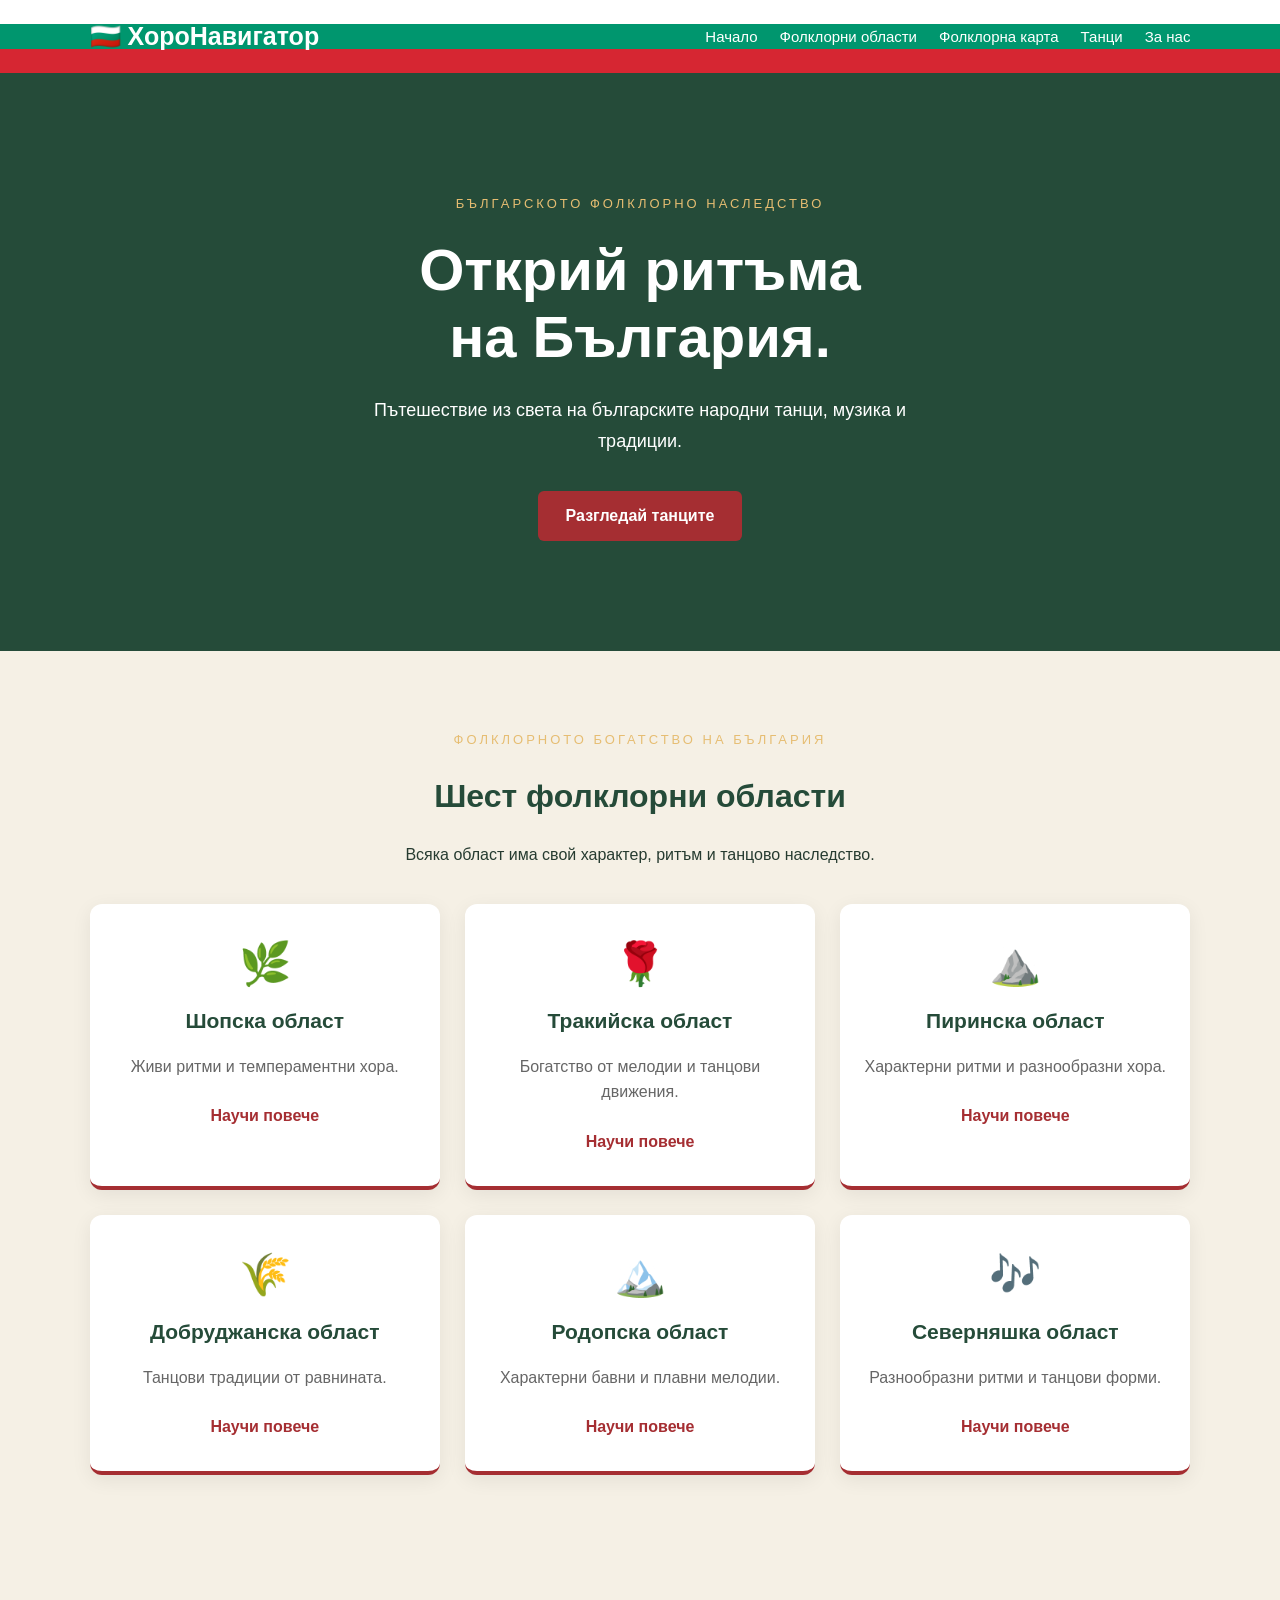
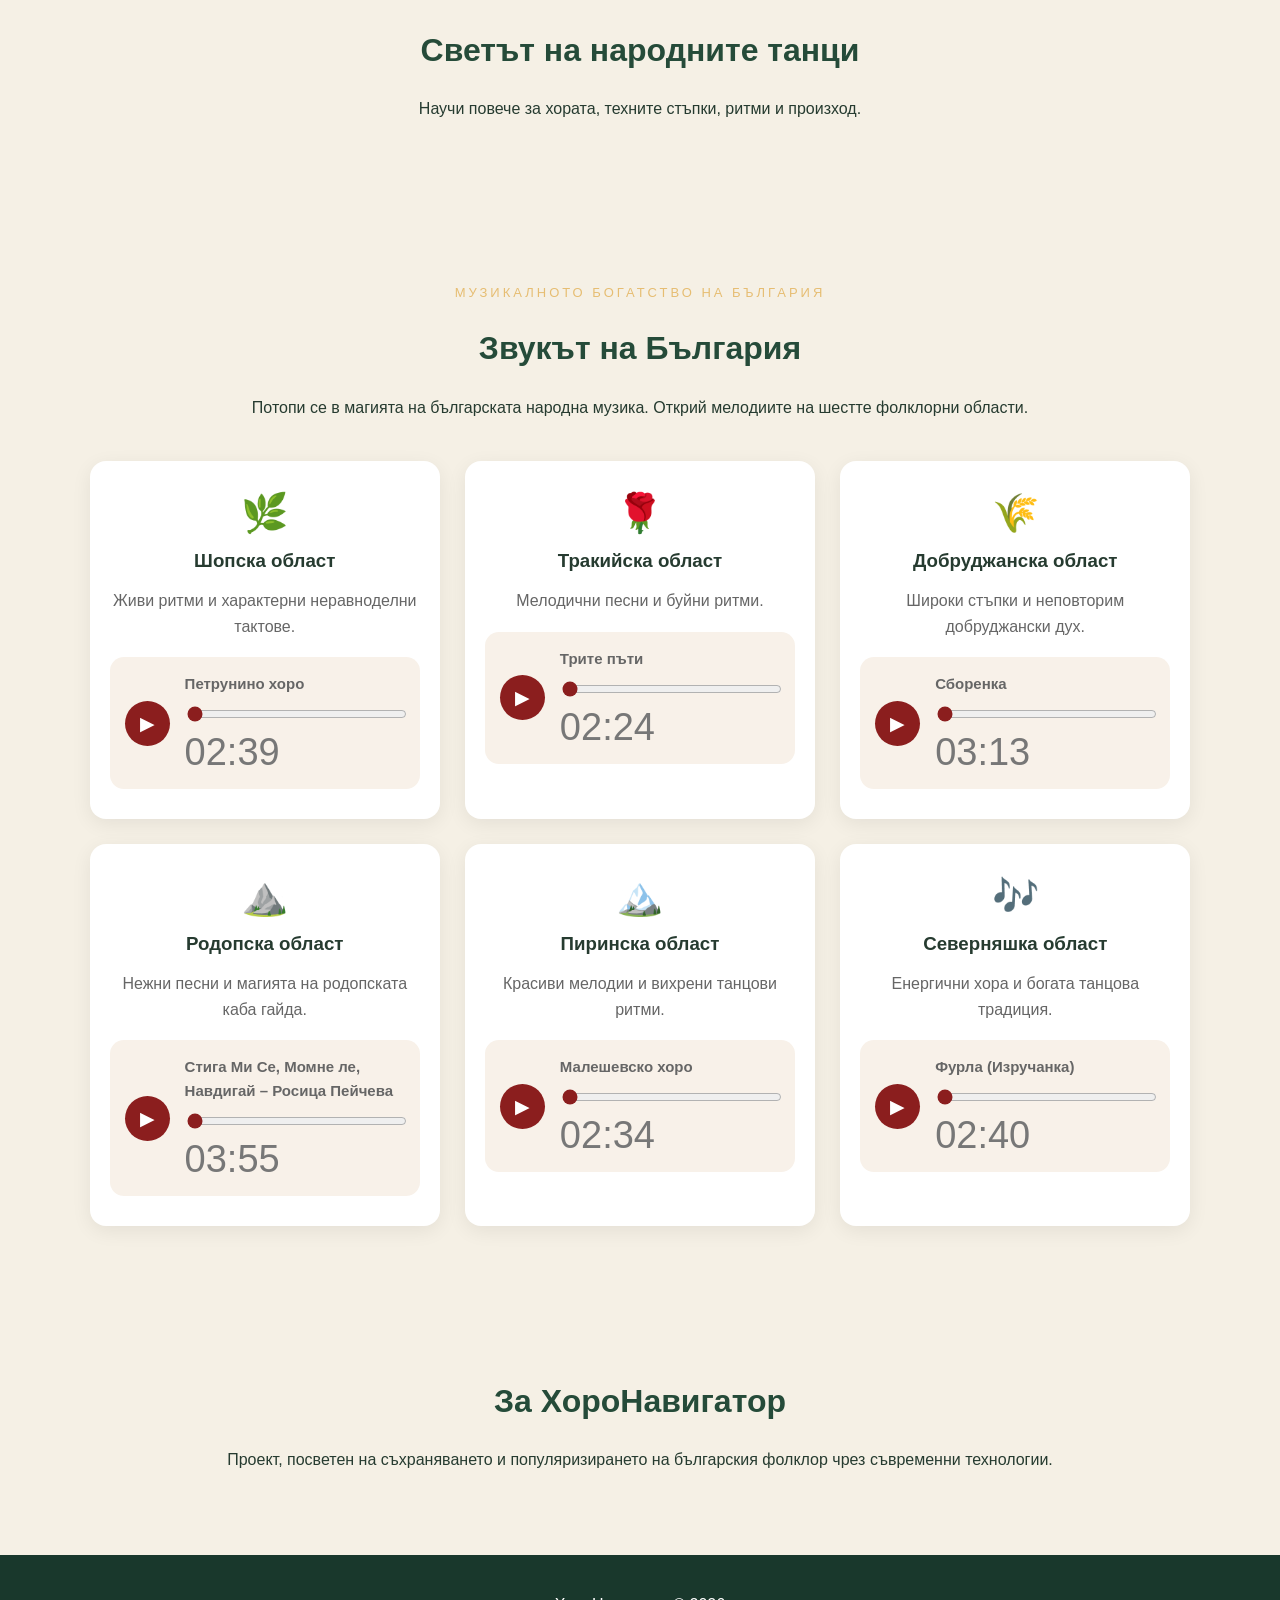
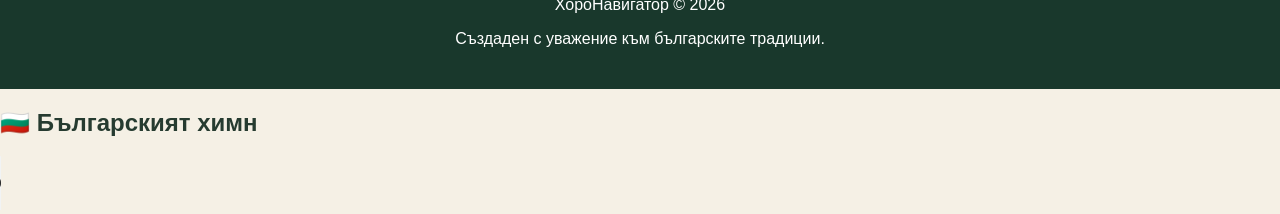
==== index.html @ 04e39ee7 "Add files via upload" ====
<!DOCTYPE html>
<html lang="bg">

<head>
    <meta charset="UTF-8">
    <meta name="viewport" content="width=device-width, initial-scale=1.0">

    <title>ХороНавигатор | Български народни танци</title>

    <link rel="stylesheet" href="style.css">
</head>

<body>

    <header>
        <div class="logo">🇧🇬 ХороНавигатор</div>

        <nav>
    <a href="#home">Начало</a>
    <a href="#regions">Фолклорни области</a>
    <a href="map.html">Фолклорна карта</a>
    <a href="#dances">Танци</a>
    <a href="#about">За нас</a>
</nav>
    </header>

    <main>

        <section class="hero" id="home">
            <p class="subtitle">БЪЛГАРСКОТО ФОЛКЛОРНО НАСЛЕДСТВО</p>

            <h1 id="main-title">Открий ритъма<br>на България.</h1>

            <p class="description">
                Пътешествие из света на българските
                народни танци, музика и традиции.
            </p>

            <a href="#dances" class="button">
                Разгледай танците
            </a>
        </section>

        <section class="content" id="regions">

    <p class="subtitle">ФОЛКЛОРНОТО БОГАТСТВО НА БЪЛГАРИЯ</p>

    <h2>Шест фолклорни области</h2>

    <p>Всяка област има свой характер, ритъм и танцово наследство.</p>

    <div class="cards">

        <div class="card">
            <span>🌿</span>
            <h3>Шопска област</h3>
            <p>Живи ритми и темпераментни хора.</p>
            <a href="#">Научи повече</a>
        </div>

        <div class="card">
            <span>🌹</span>
            <h3>Тракийска област</h3>
            <p>Богатство от мелодии и танцови движения.</p>
            <a href="trakia.html">Научи повече</a>
        </div>

        <div class="card">
            <span>⛰️</span>
            <h3>Пиринска област</h3>
            <p>Характерни ритми и разнообразни хора.</p>
            <a href="#">Научи повече</a>
        </div>

        <div class="card">
            <span>🌾</span>
            <h3>Добруджанска област</h3>
            <p>Танцови традиции от равнината.</p>
            <a href="#">Научи повече</a>
        </div>

        <div class="card">
            <span>🏔️</span>
            <h3>Родопска област</h3>
            <p>Характерни бавни и плавни мелодии.</p>
            <a href="#">Научи повече</a>
        </div>

        <div class="card">
            <span>🎶</span>
            <h3>Северняшка област</h3>
            <p>Разнообразни ритми и танцови форми.</p>
            <a href="#">Научи повече</a>
        </div>

    </div>

</section>

        <section class="content" id="dances">
            <h2>Светът на народните танци</h2>

            <p>
                Научи повече за хората, техните стъпки,
                ритми и произход.
            </p>
        </section>

<section class="content music-library" id="music">

    <p class="subtitle">МУЗИКАЛНОТО БОГАТСТВО НА БЪЛГАРИЯ</p>

    <h2>Звукът на България</h2>

    <p>
        Потопи се в магията на българската народна музика.
        Открий мелодиите на шестте фолклорни области.
    </p>

    <div class="music-cards">

        <div class="music-card">
    <span>🌿</span>
    <h3>Шопска област</h3>
    <p>Живи ритми и характерни неравноделни тактове.</p>

    <div class="custom-player">
        <button class="play-btn" onclick="toggleMusic(this)">▶</button>
        <div class="player-info">
            <p class="song-title">Петрунино хоро</p>
            <audio>
                <source src="./audio/shopska.mp3" type="audio/mpeg">
            </audio>
            <input type="range" class="progress" value="0" min="0" max="100">
            <div class="player-time">
                
                <span class="duration">02:39</span>
            </div>
        </div>
    </div>
</div>

        

<div class="music-card">
    <span>🌹</span>
    <h3>Тракийска област</h3>
    <p>Мелодични песни и буйни ритми.</p>

    <div class="custom-player">
        <button class="play-btn" onclick="toggleMusic(this)">
            ▶
        </button>

        <div class="player-info">
            <p class="song-title">Трите пъти</p>
            <audio>
                <source src="./audio/trakia.mp3" type="audio/mpeg">
            </audio>
            <input type="range" class="progress" value="0" min="0" max="100">
            <div class="player-time">
                
                <span class="duration">02:24</span>
            </div>


        </div>
    </div>
</div>



        <div class="music-card">
    <span>🌾</span>
    <h3>Добруджанска област</h3>
    <p>Широки стъпки и неповторим добруджански дух.</p>

    <div class="custom-player">
        <button class="play-btn" onclick="toggleMusic(this)">▶</button>
        <div class="player-info">
            <p class="song-title">Сборенка</p>
            <audio>
                <source src="./audio/dobrudzhanska.mp3" type="audio/mpeg">
            </audio>
            <input type="range" class="progress" value="0" min="0" max="100">
            <div class="player-time">
                
                <span class="duration">03:13</span>
            </div>
        </div>
    </div>
</div>

        <div class="music-card">
    <span>⛰️</span>
    <h3>Родопска област</h3>
    <p>Нежни песни и магията на родопската каба гайда.</p>

    <div class="custom-player">
        <button class="play-btn" onclick="toggleMusic(this)">▶</button>
        <div class="player-info">
            <p class="song-title">Стига Ми Се, Момне ле, Навдигай – Росица Пейчева</p>
            <audio>
                <source src="./audio/rodopska.mp3" type="audio/mpeg">
            </audio>
            <input type="range" class="progress" value="0" min="0" max="100">
            <div class="player-time">
                
                <span class="duration">03:55</span>
            </div>
        </div>
    </div>
</div>

        <div class="music-card">
    <span>🏔️</span>
    <h3>Пиринска област</h3>
    <p>Красиви мелодии и вихрени танцови ритми.</p>

    <div class="custom-player">
        <button class="play-btn" onclick="toggleMusic(this)">▶</button>
        <div class="player-info">
            <p class="song-title">Малешевско хоро</p>
            <audio>
                <source src="./audio/pirinska.mp3" type="audio/mpeg">
            </audio>
            <input type="range" class="progress" value="0" min="0" max="100">
            <div class="player-time">
                
                <span class="duration">02:34</span>
            </div>
        </div>
    </div>
</div>

        <div class="music-card">
    <span>🎶</span>
    <h3>Северняшка област</h3>
    <p>Енергични хора и богата танцова традиция.</p>

    <div class="custom-player">
        <button class="play-btn" onclick="toggleMusic(this)">▶</button>
        <div class="player-info">
            <p class="song-title">Фурла (Изручанка)</p>
            <audio>
                <source src="./audio/severnyashka.mp3" type="audio/mpeg">
            </audio>
            <input type="range" class="progress" value="0" min="0" max="100">
            <div class="player-time">
                
                <span class="duration">02:40</span>
            </div>
        </div>
    </div>
</div>

    </div>

</section>

        <section class="content" id="about">
            <h2>За ХороНавигатор</h2>

            <p>
                Проект, посветен на съхраняването
                и популяризирането на българския
                фолклор чрез съвременни технологии.
            </p>
        </section>

    </main>

    <footer>
        <p>ХороНавигатор © 2026</p>
        <p>Създаден с уважение към българските традиции.</p>
    </footer>
<script>
    const savedTitle = localStorage.getItem("mainTitle");

    if (savedTitle) {
        document.getElementById("main-title").textContent = savedTitle;
    }
</script>

<div class="anthem-player">
    <h2>🇧🇬 Българският химн</h2>

    <audio id="anthem-audio" controls>
        <source src="./audio/Химн на Република България - Мила Родино.mp3" type="audio/mpeg">
        Браузърът не поддържа аудио.
    </audio>
</div>

<script>
    const anthem = document.getElementById("anthem-audio");

    anthem.addEventListener("error", function() {
        console.log("Аудиофайлът не може да бъде зареден.");
    });
</script>

<script>
function toggleMusic(button) {
    const player = button.closest(".custom-player").querySelector("audio");

    if (player.paused) {
        document.querySelectorAll(".custom-player audio").forEach(audio => {
            audio.pause();
            audio.closest(".custom-player").querySelector(".play-btn").textContent = "▶";
        });

        player.play().then(() => {
            button.textContent = "Ⅱ";
        }).catch(error => {
            console.error("Грешка при пускане:", error);
        });

    } else {
        player.pause();
        button.textContent = "▶";
    }
}

document.querySelectorAll(".custom-player").forEach(container => {
    const audio = container.querySelector("audio");
    const progress = container.querySelector(".progress");

    audio.addEventListener("timeupdate", function() {
        if (audio.duration) {
            progress.value = (audio.currentTime / audio.duration) * 100;
        }
    });

    progress.addEventListener("input", function() {
        if (audio.duration) {
            audio.currentTime = (progress.value / 100) * audio.duration;
        }
    });

    audio.addEventListener("ended", function() {
        container.querySelector(".play-btn").textContent = "▶";
        progress.value = 0;
    });
});
</script>

</body>
</html>
---- style.css ----
box-sizing: border-box;
}

html {
    scroll-behavior: smooth;
}

body {
    margin: 0;
    font-family: Arial, sans-serif;
    background: #f5f0e5;
    color: #263b30;
}

header {
    background: linear-gradient(
    to bottom,
    #ffffff 0%,
    #ffffff 33.33%,
    #00966e 33.33%,
    #00966e 66.66%,
    #d62632 66.66%,
    #d62632 100%
);
    color: white;
    padding: 22px 7%;
    display: flex;
    justify-content: space-between;
    align-items: center;
    flex-wrap: wrap;
    gap: 20px;
}

.logo {
    font-size: 25px;
    font-weight: bold;
}

nav {
    display: flex;
    flex-wrap: wrap;
    gap: 22px;
}

nav a {
    color: white;
    text-decoration: none;
    font-size: 15px;
}

nav a:hover {
    color: #e6bd72;
}

.hero {
    text-align: center;
    padding: 110px 20px;
    background: #254b39;
    color: white;
}

.subtitle {
    color: #e6bd72;
    letter-spacing: 3px;
    font-size: 13px;
}

.hero h1 {
    font-size: 58px;
    margin: 25px 0;
}

.description {
    font-size: 18px;
    line-height: 1.7;
    max-width: 600px;
    margin: 0 auto 35px;
}

.button {
    display: inline-block;
    background: #a52e32;
    color: white;
    padding: 16px 28px;
    border-radius: 6px;
    text-decoration: none;
    font-weight: bold;
}

.button:hover {
    background: #842328;
}

.content {
    text-align: center;
    padding: 65px 7%;
}

.content h2 {
    font-size: 32px;
    color: #254b39;
}

.content p {
    line-height: 1.7;
}

.card {
    background: white;
    padding: 35px 22px;
    border-radius: 12px;
    border-bottom: 4px solid #a52e32;
    box-shadow: 0 5px 20px rgba(0,0,0,0.07);
    transition: transform 0.3s, box-shadow 0.3s;
}

.card:hover {
    transform: translateY(-7px);
    box-shadow: 0 12px 25px rgba(0,0,0,0.12);
}

.card span {
    font-size: 42px;
}

.card h3 {
    color: #254b39;
    font-size: 21px;
}

.card p {
    color: #666;
    line-height: 1.6;
}

.card a {
    display: inline-block;
    margin-top: 12px;
    color: #a52e32;
    font-weight: bold;
    text-decoration: none;
}

.card a:hover {
    text-decoration: underline;
}
    display: grid;
    grid-template-columns: repeat(3, 1fr);
    gap: 20px;
    margin-top: 35px;
}

.card {
    background: white;
    padding: 35px 15px;
    border-radius: 10px;
    border-bottom: 4px solid #a52e32;
    font-size: 20px;
    font-weight: bold;
    box-shadow: 0 4px 15px rgba(0,0,0,0.06);
}

footer {
    background: #19382c;
    color: white;
    text-align: center;
    padding: 25px;
}
.cards {
        display: grid;
        grid-template-columns: repeat(3,1fr);
        gap: 25px;
        margin-top: 35px;
    }
@media (max-width: 700px) {
    header {
        justify-content: center;
    }

    nav {
        justify-content: center;
    }

    .hero h1 {
        font-size: 38px;
    }
}    
.region-hero {
    background: #254b39;
    color: white;
    text-align: center;
    padding: 90px 20px;
}

.region-hero h1 {
    font-size: 48px;
    margin: 20px 0;
}

.region-hero p {
    line-height: 1.7;
}

.region-content {
    max-width: 900px;
    margin: auto;
    padding: 60px 25px;
    line-height: 1.8;
}

.region-content h2 {
    color: #254b39;
    margin-top: 35px;
}

.region-content .button {
    margin-top: 25px;
}
    


.region-photo {
    display: block;
    width: 100%;
    max-width: 850px;
    height: auto;
    margin: 30px auto 10px;
    border-radius: 15px;
    box-shadow: 0 5px 20px rgba(0,0,0,0.15);
}

.photo-credit {
    text-align: center;
    font-size: 12px;
    color: #777;
    margin-bottom: 35px;
}

/* МУЗИКАЛНА БИБЛИОТЕКА */

.music-library {
    text-align: center;
}

.music-cards {
    display: grid;
    grid-template-columns: repeat(3, 1fr);
    gap: 25px;
    margin-top: 40px;
}

.music-card {
    background: white;
    padding: 30px 20px;
    border-radius: 16px;
    box-shadow: 0 5px 20px rgba(0, 0, 0, 0.07);
    transition: 0.3s ease;
}

.music-card:hover {
    transform: translateY(-7px);
    box-shadow: 0 10px 25px rgba(0, 0, 0, 0.12);
}

.music-card span {
    font-size: 38px;
}

.music-card h3 {
    margin: 15px 0 10px;
}

.music-card p {
    color: #666;
    line-height: 1.6;
}

@media (max-width: 768px) {
    .music-cards {
        grid-template-columns: repeat(2, 1fr);
    }
}

@media (max-width: 480px) {
    .music-cards {
        grid-template-columns: 1fr;
    }
}
.music-card audio {
    width: 100%;
    margin-top: 15px;
}
.song-title {
    margin-top: 15px;
    font-weight: bold;
    color: #8b1e1e;
    font-size: 15px;
    line-height: 1.5;
}

/* ПЕРСОНАЛИЗИРАН МУЗИКАЛЕН ПЛЕЙЪР */

.custom-player {
    display: flex;
    align-items: center;
    gap: 15px;
    background: #f8f1e9;
    padding: 15px;
    border-radius: 14px;
    margin-top: 18px;
}

.play-btn {
    width: 45px;
    height: 45px;
    border: none;
    border-radius: 50%;
    background: #8b1e1e;
    color: white;
    font-size: 19px;
    cursor: pointer;
}

.play-btn:hover {
    background: #641313;
}

.player-info {
    flex: 1;
    min-width: 0;
}

.player-info .song-title {
    margin: 0 0 8px;
    text-align: left;
}

.progress {
    width: 100%;
    cursor: pointer;
    accent-color: #8b1e1e;
}
.player-time {
    display: flex;
    justify-content: space-between;
    font-size: 12px;
    color: #777;
    margin-top: 5px;
}

/* ИНТЕРАКТИВНА ФОЛКЛОРНА КАРТА */

.folklore-map-section {
    padding: 40px 7%;
}

.map-container {
    display: grid;
    grid-template-columns: 1fr 1fr;
    gap: 30px;
    align-items: start;
}

.map-placeholder,
.region-information {
    background: #fffaf4;
    padding: 30px;
    border-radius: 18px;
    box-shadow: 0 5px 20px rgba(0,0,0,0.08);
}

.region-buttons {
    display: grid;
    grid-template-columns: 1fr 1fr;
    gap: 15px;
    margin-top: 25px;
}

.region-buttons button {
    padding: 18px 12px;
    border: none;
    border-radius: 12px;
    background: #8b1e1e;
    color: white;
    font-size: 15px;
    font-weight: bold;
    cursor: pointer;
    transition: 0.3s;
}

.region-buttons button:hover {
    background: #641313;
    transform: translateY(-3px);
}

.region-information {
    min-height: 250px;
}

@media (max-width: 800px) {
    .map-container {
        grid-template-columns: 1fr;
    }
}

/* SVG ИНТЕРАКТИВНА КАРТА */

.bulgaria-map {
    width: 100%;
    height: auto;
    display: block;
    margin: 25px auto;
}

.map-region {
    stroke: #ffffff;
    stroke-width: 4;
    stroke-linejoin: round;
    cursor: pointer;
    transition: 0.25s;
}

.shopska {
    fill: #65a86b;
}

.severnyashka {
    fill: #5599cf;
}

.dobrudzhanska {
    fill: #e4bd51;
}

.trakia {
    fill: #d88a48;
}

.pirinska {
    fill: #9974bd;
}

.rodopska {
    fill: #478b60;
}

.map-region:hover {
    filter: brightness(1.15);
    stroke: #8b1e1e;
    stroke-width: 6;
}

.map-labels {
    fill: white;
    font-size: 15px;
    font-weight: bold;
    text-anchor: middle;
    pointer-events: none;
    paint-order: stroke;
    stroke: #333333;
    stroke-width: 2px;
    stroke-linejoin: round;
}
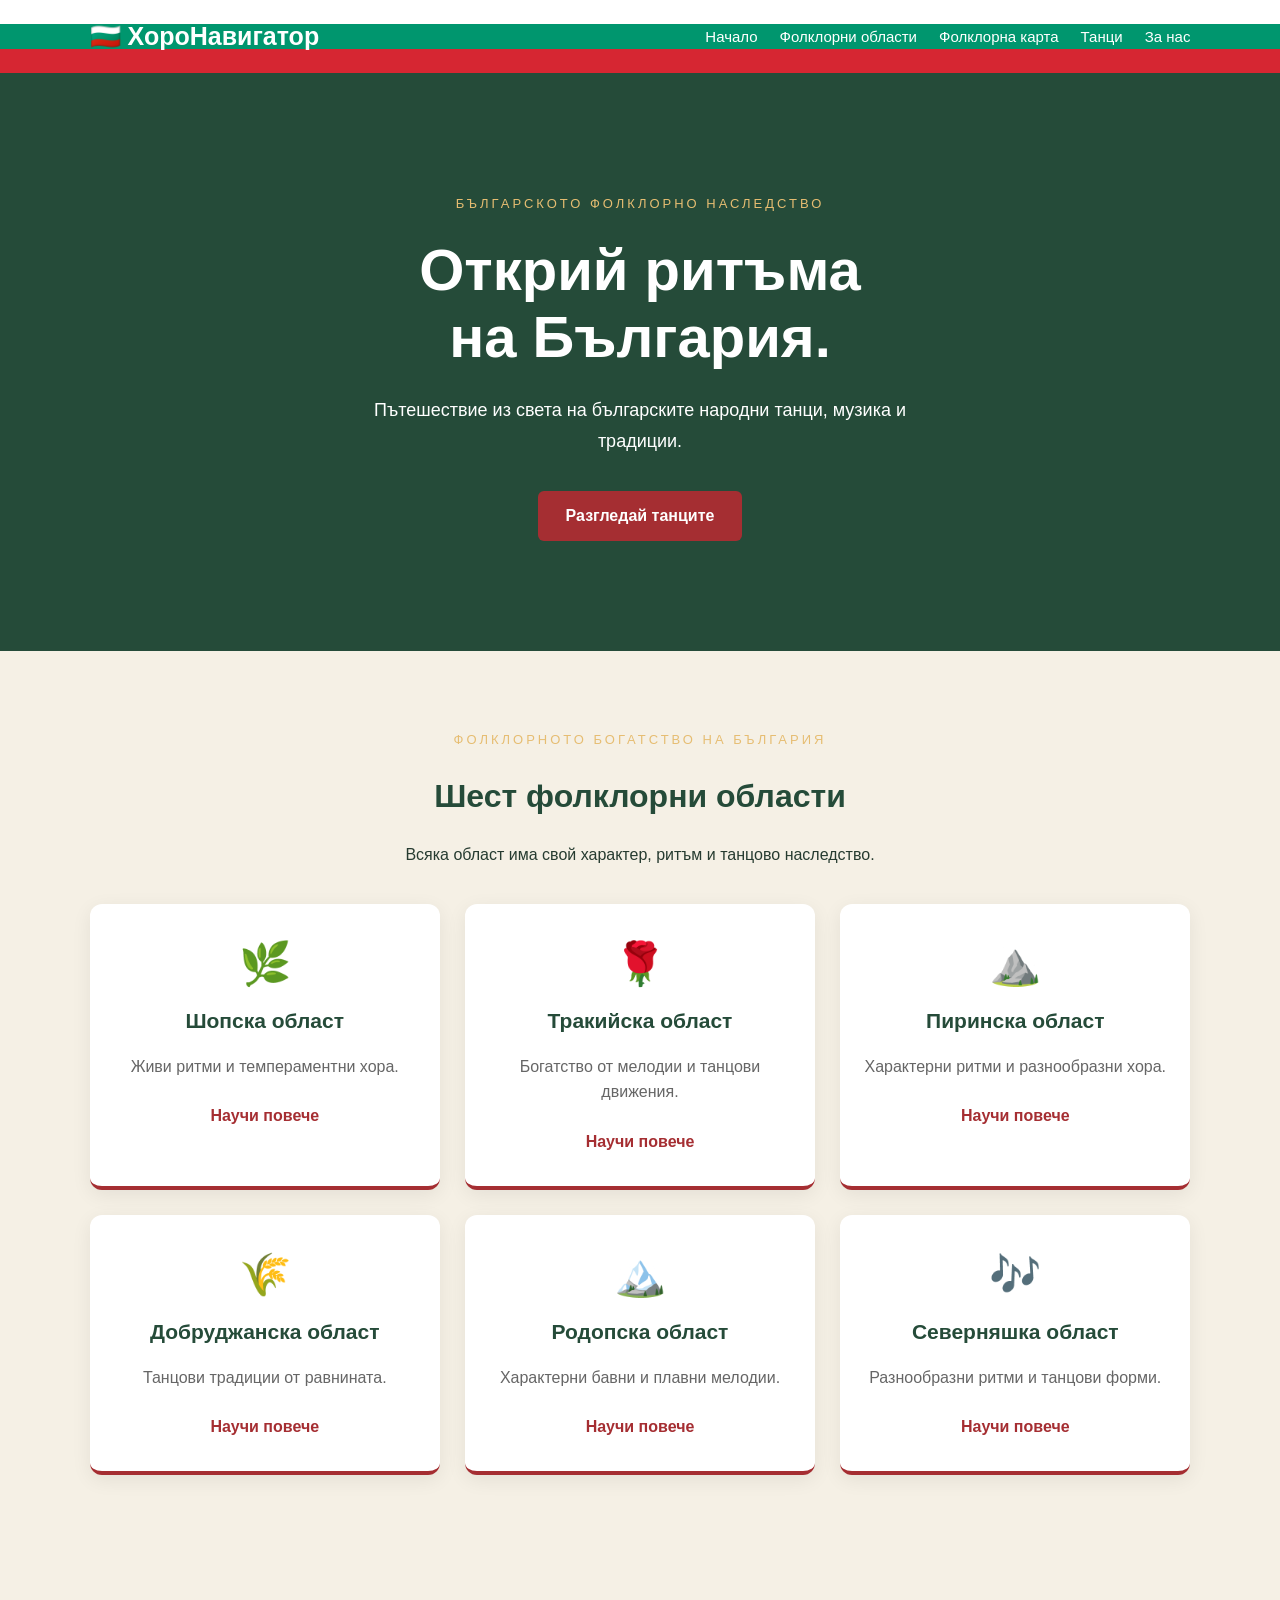
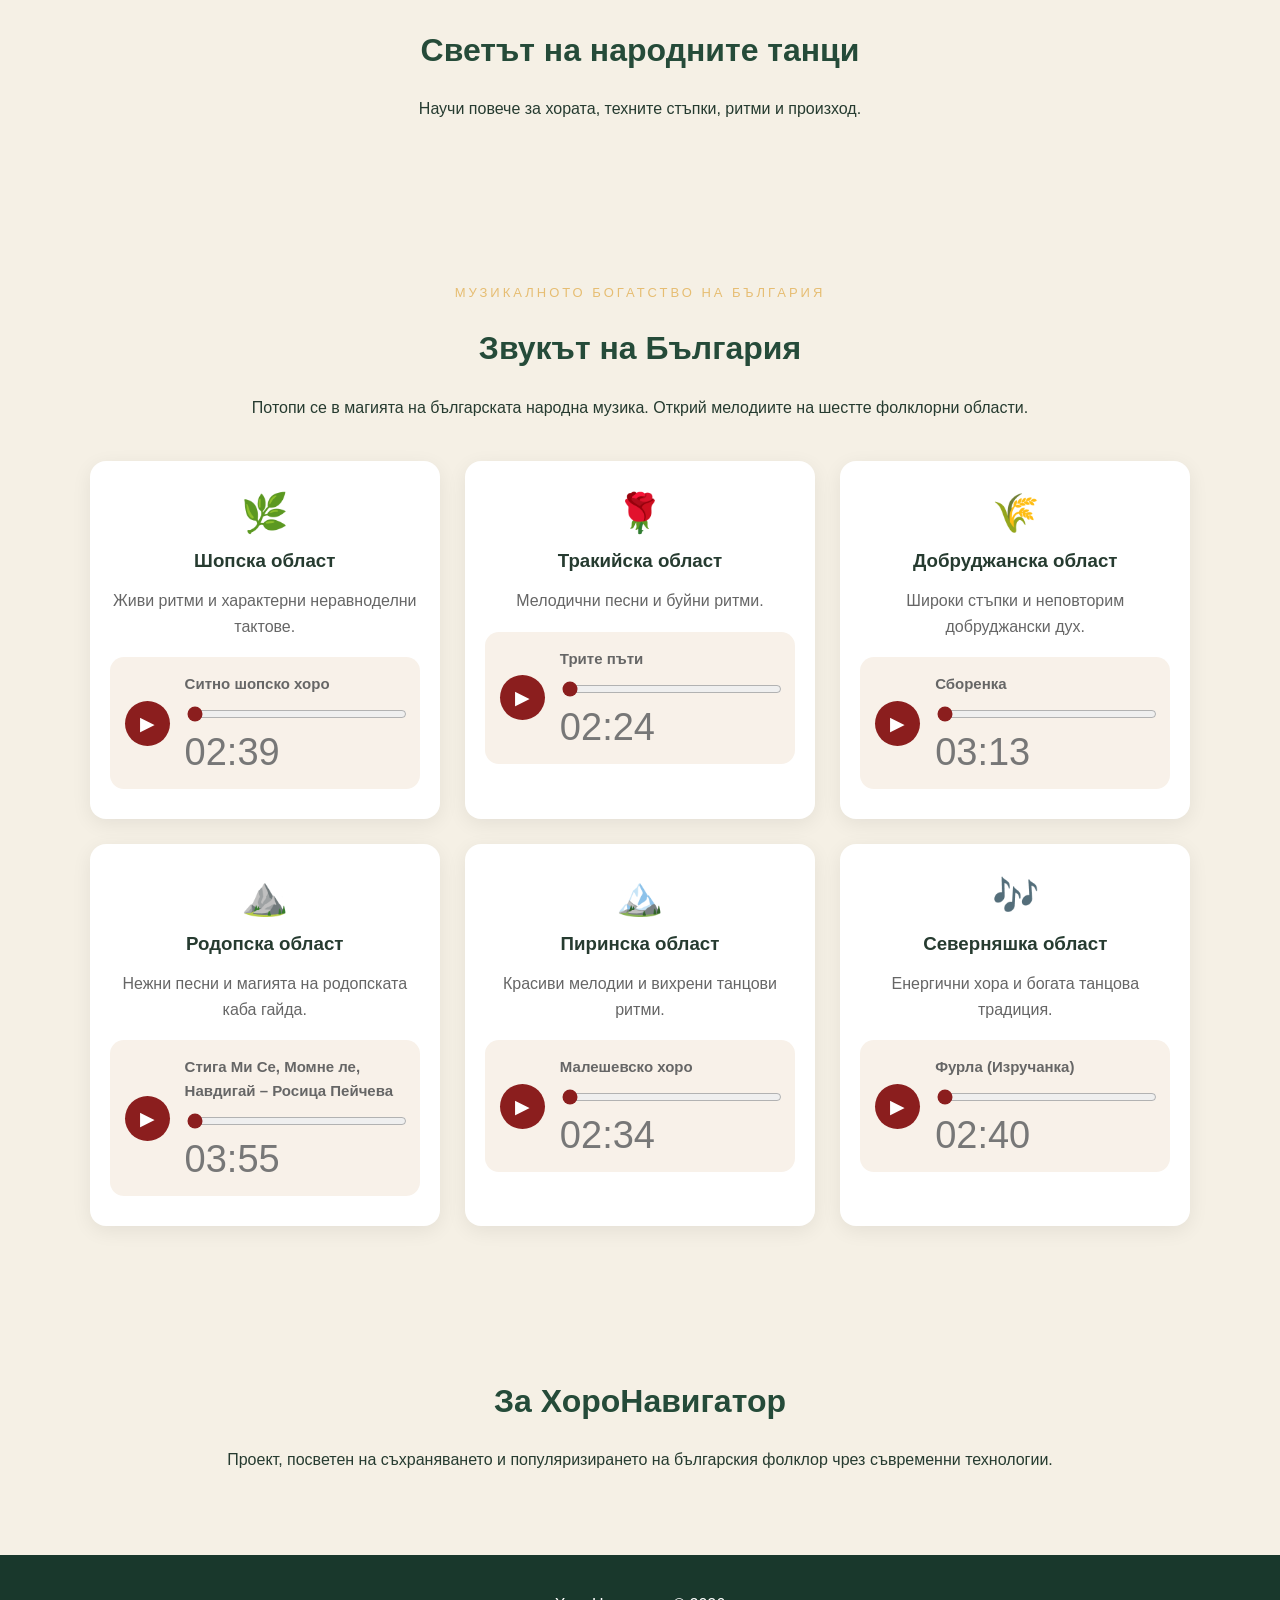
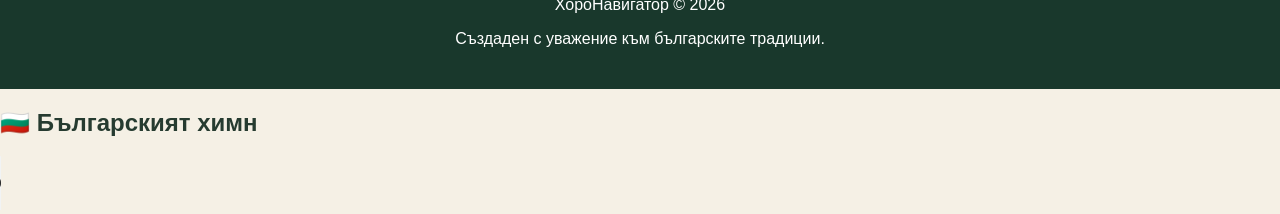
==== commit db8537cc: "Add files via upload" ====
--- a/index.html
+++ b/index.html
@@ -127,9 +127,9 @@
     <div class="custom-player">
         <button class="play-btn" onclick="toggleMusic(this)">▶</button>
         <div class="player-info">
-            <p class="song-title">Петрунино хоро</p>
-            <audio>
-                <source src="./audio/shopska.mp3" type="audio/mpeg">
+            <p class="song-title">Ситно шопско хоро</p>
+            <audio>
+                <source src="audio/shopska.m4a" type="audio/mp4">
             </audio>
             <input type="range" class="progress" value="0" min="0" max="100">
             <div class="player-time">
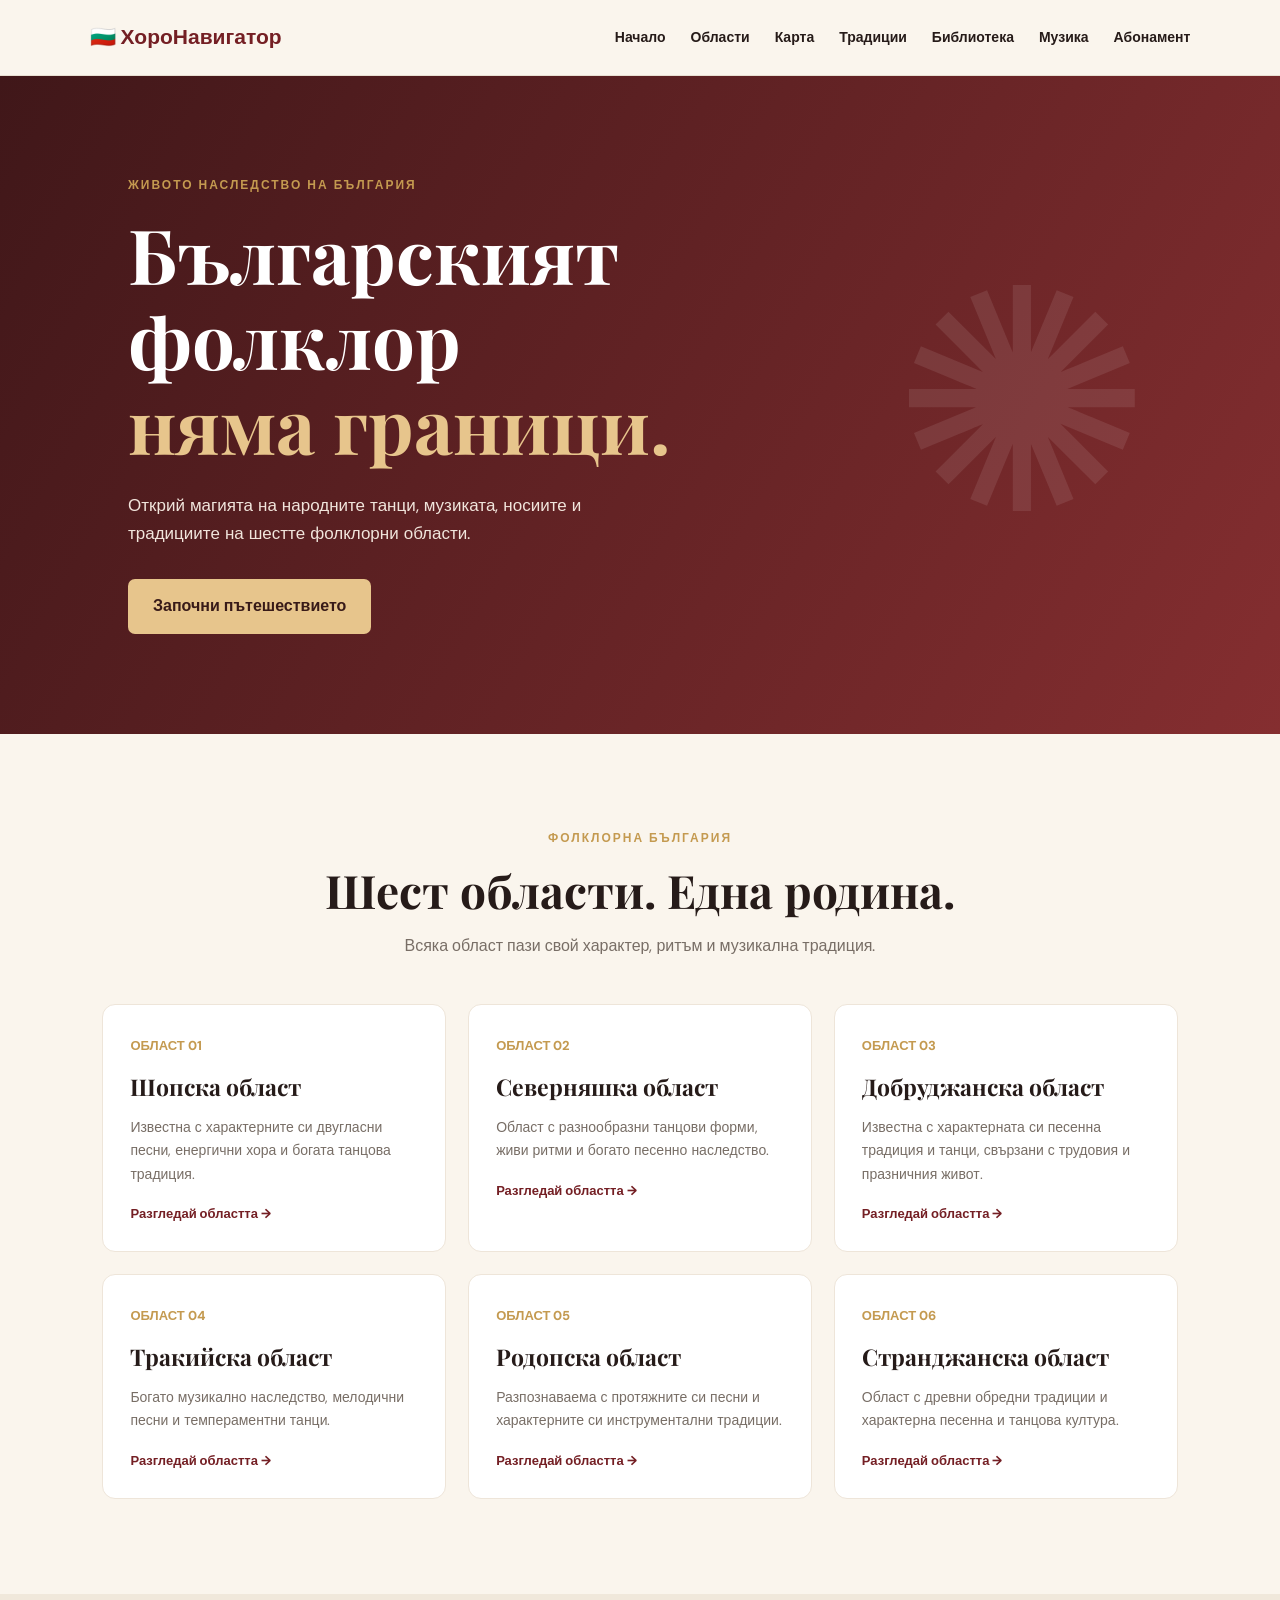
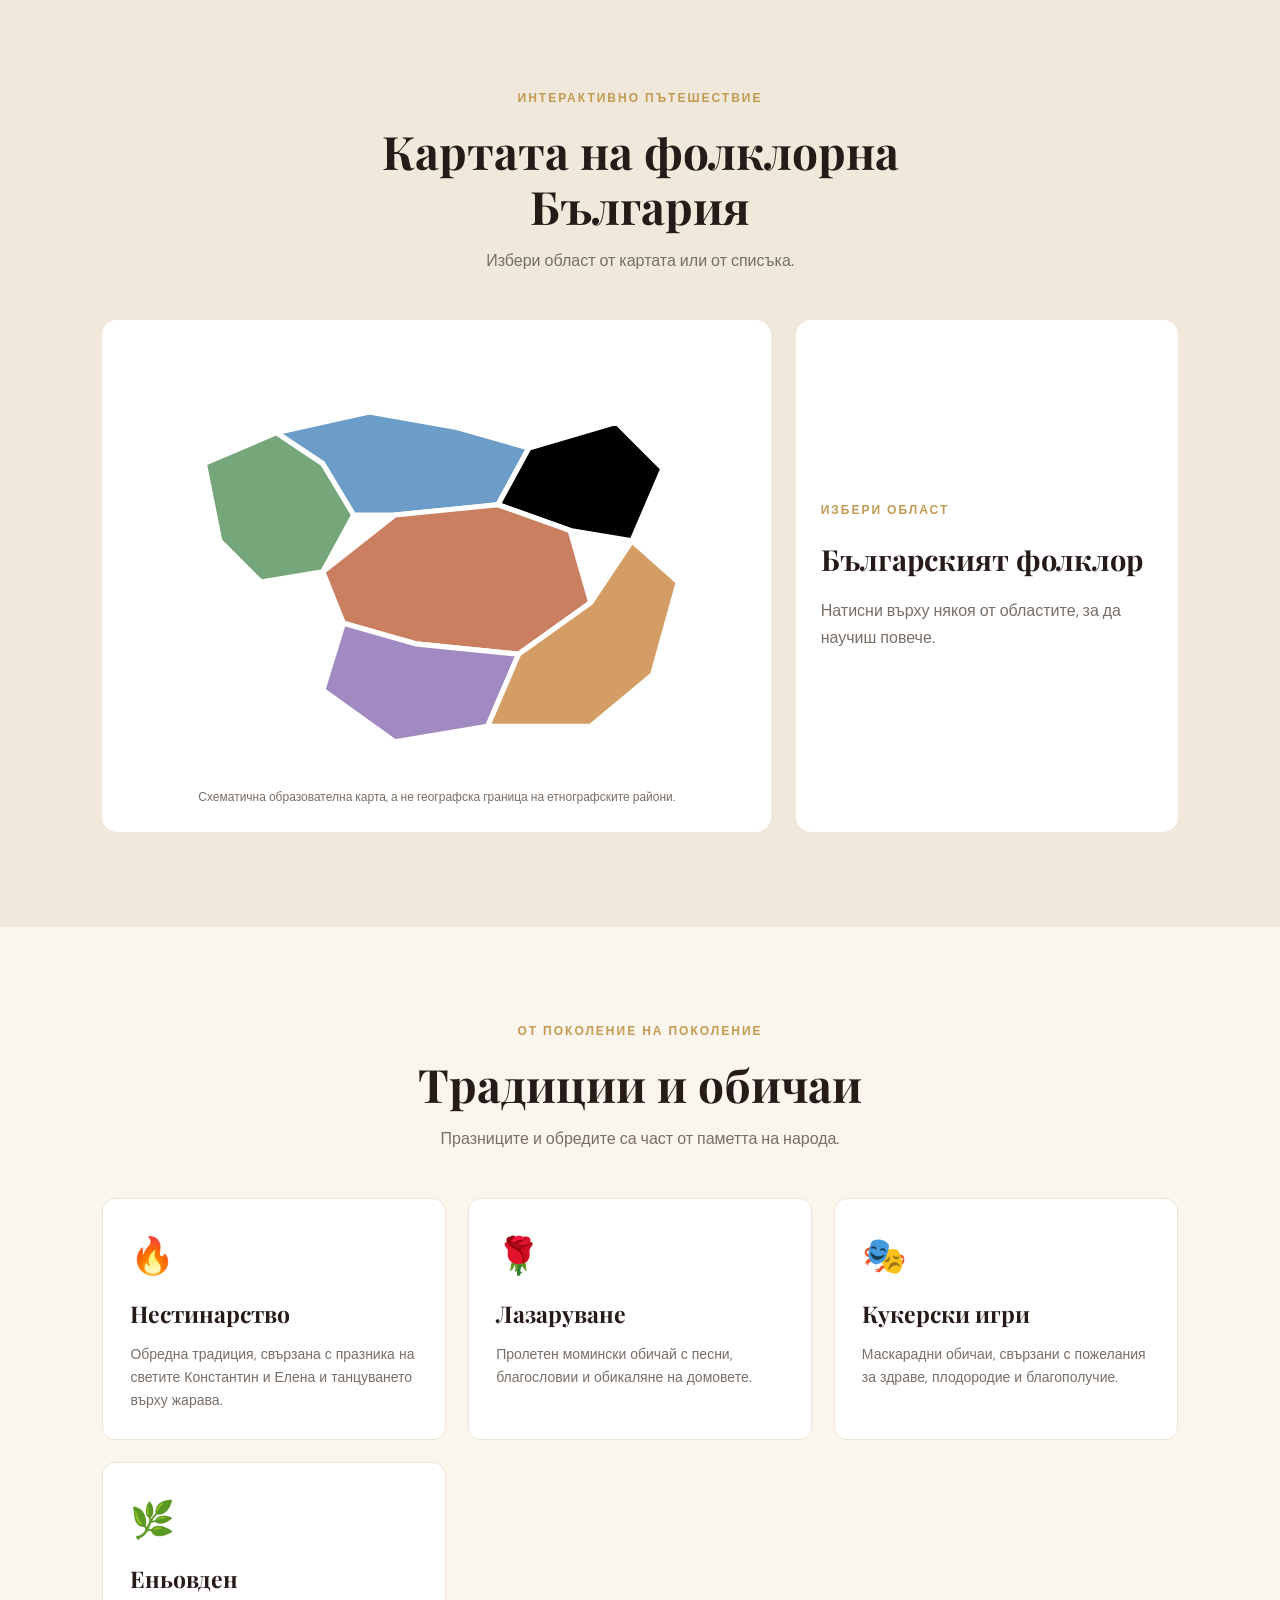
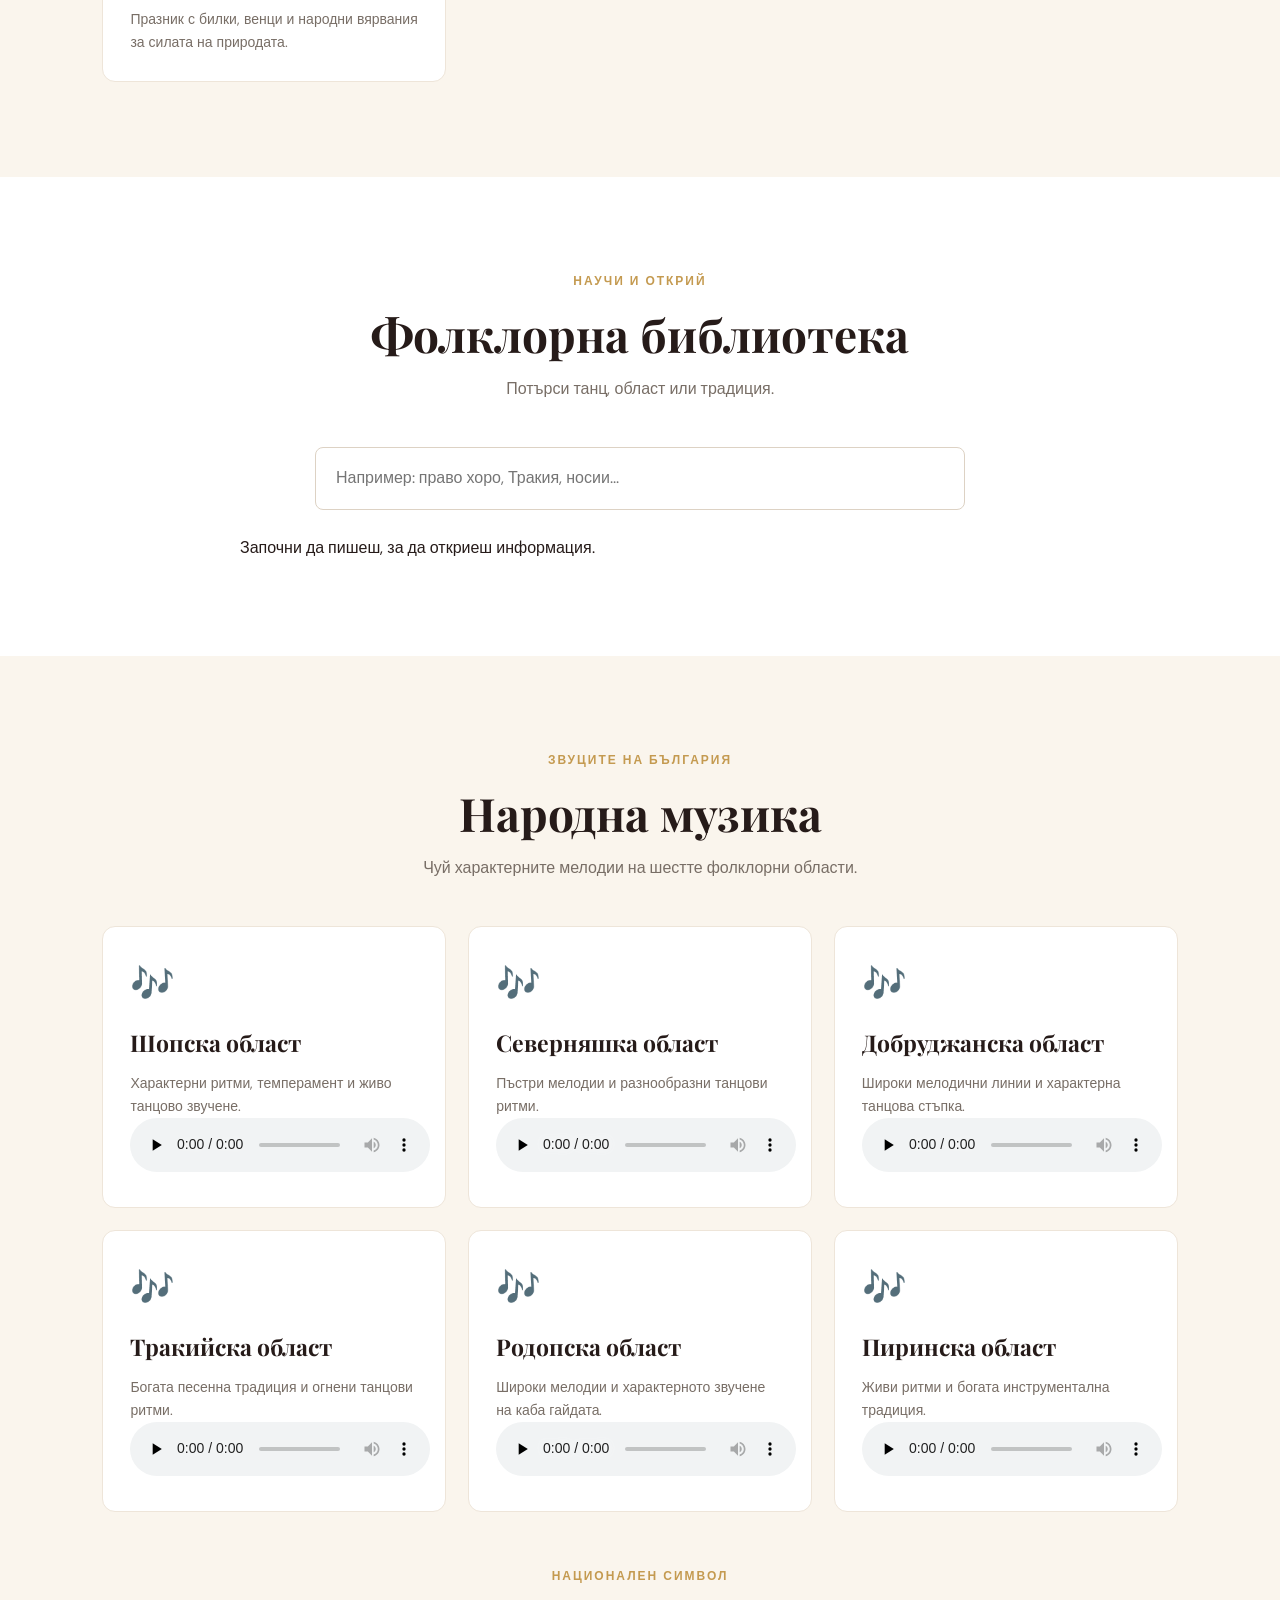
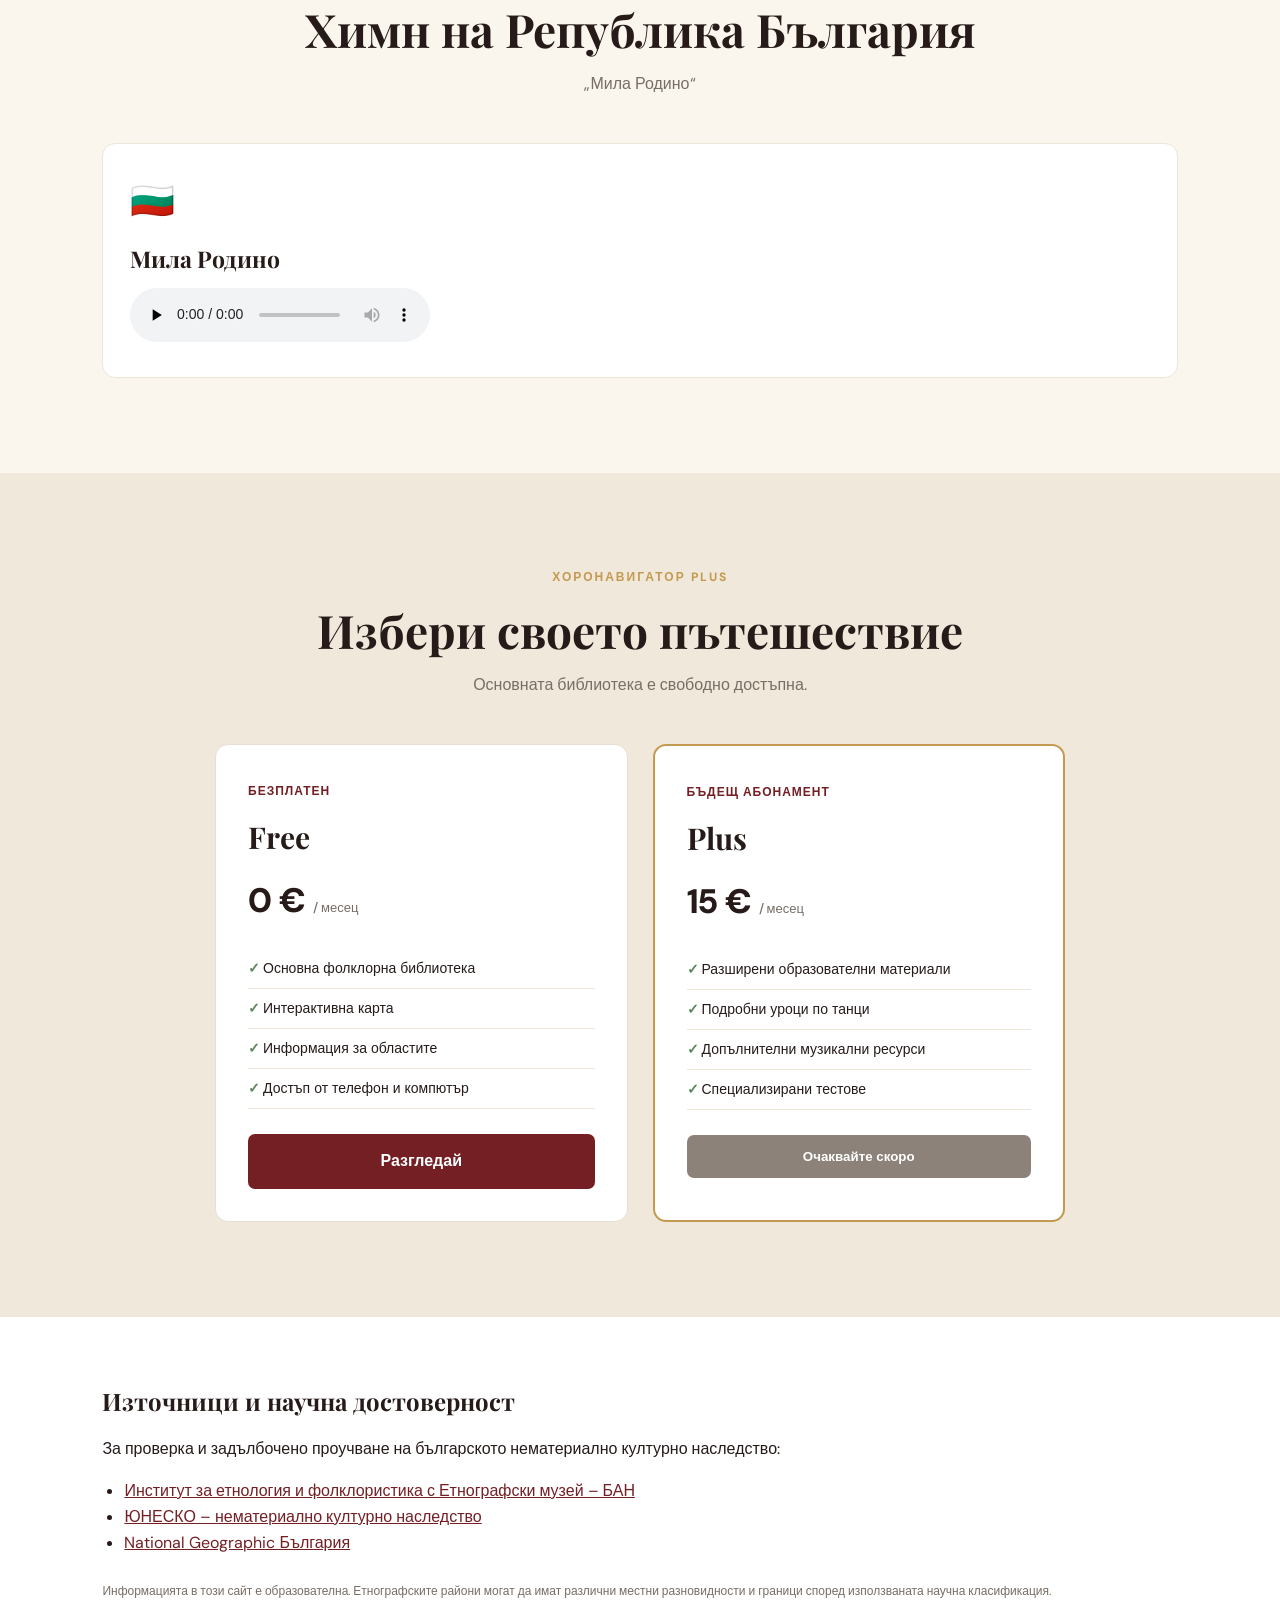
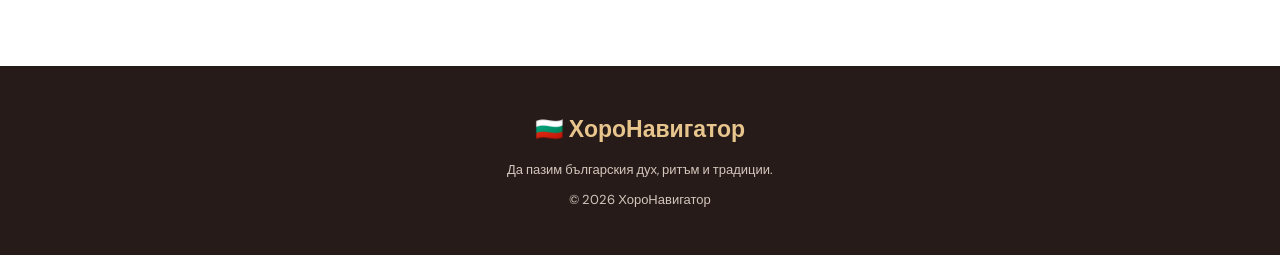
==== commit b0d8f1c8: "Add files via upload" ====
--- a/index.html
+++ b/index.html
@@ -1,348 +1,273 @@
+
 <!DOCTYPE html>
 <html lang="bg">
-
 <head>
     <meta charset="UTF-8">
     <meta name="viewport" content="width=device-width, initial-scale=1.0">
-
-    <title>ХороНавигатор | Български народни танци</title>
-
+    <meta name="theme-color" content="#741f24">
+    <meta name="description" content="ХороНавигатор – открий българските народни танци, фолклорни области, обичаи и традиции.">
+    <title>ХороНавигатор | Български фолклор</title>
     <link rel="stylesheet" href="style.css">
+    <link rel="manifest" href="manifest.json">
+    <link rel="apple-touch-icon" href="icons/apple-touch-icon.png">
 </head>
-
 <body>
 
-    <header>
-        <div class="logo">🇧🇬 ХороНавигатор</div>
-
-        <nav>
-    <a href="#home">Начало</a>
-    <a href="#regions">Фолклорни области</a>
-    <a href="map.html">Фолклорна карта</a>
-    <a href="#dances">Танци</a>
-    <a href="#about">За нас</a>
-</nav>
-    </header>
-
-    <main>
-
-        <section class="hero" id="home">
-            <p class="subtitle">БЪЛГАРСКОТО ФОЛКЛОРНО НАСЛЕДСТВО</p>
-
-            <h1 id="main-title">Открий ритъма<br>на България.</h1>
-
-            <p class="description">
-                Пътешествие из света на българските
-                народни танци, музика и традиции.
-            </p>
-
-            <a href="#dances" class="button">
-                Разгледай танците
-            </a>
-        </section>
-
-        <section class="content" id="regions">
-
-    <p class="subtitle">ФОЛКЛОРНОТО БОГАТСТВО НА БЪЛГАРИЯ</p>
-
-    <h2>Шест фолклорни области</h2>
-
-    <p>Всяка област има свой характер, ритъм и танцово наследство.</p>
-
-    <div class="cards">
-
-        <div class="card">
-            <span>🌿</span>
+<header class="header">
+    <a class="brand" href="#home">🇧🇬 ХороНавигатор</a>
+    <button class="menu-toggle" id="menuToggle" aria-label="Отвори меню">☰</button>
+    <nav id="navigation">
+        <a href="#home">Начало</a>
+        <a href="#regions">Области</a>
+        <a href="#map">Карта</a>
+        <a href="#traditions">Традиции</a>
+        <a href="#library">Библиотека</a>
+        <a href="#music">Музика</a>
+        <a href="#plans">Абонамент</a>
+    </nav>
+</header>
+
+<main>
+
+<section class="hero" id="home">
+    <div class="hero-content">
+        <span class="eyebrow">Живото наследство на България</span>
+        <h1>Българският фолклор<br><span>няма граници.</span></h1>
+        <p>Открий магията на народните танци, музиката, носиите и традициите на шестте фолклорни области.</p>
+        <a class="primary-btn" href="#regions">Започни пътешествието</a>
+    </div>
+    <div class="hero-symbol">✺</div>
+</section>
+
+<section class="section" id="regions">
+    <div class="section-heading">
+        <span class="eyebrow">Фолклорна България</span>
+        <h2>Шест области. Една родина.</h2>
+        <p>Всяка област пази свой характер, ритъм и музикална традиция.</p>
+    </div>
+    <div class="region-grid" id="regionGrid"></div>
+</section>
+
+<section class="section map-section" id="map">
+    <div class="section-heading">
+        <span class="eyebrow">Интерактивно пътешествие</span>
+        <h2>Картата на фолклорна България</h2>
+        <p>Избери област от картата или от списъка.</p>
+    </div>
+
+    <div class="map-layout">
+        <div class="map-card">
+            <svg id="folkMap" viewBox="0 0 600 430" role="img" aria-label="Схематична интерактивна карта на България">
+                <path class="map-region shopska" data-region="shopska" d="M75 115 L145 85 L190 115 L220 165 L190 220 L130 230 L90 190 Z"/>
+                <path class="map-region severnyashka" data-region="severnyashka" d="M145 85 L235 65 L320 80 L390 100 L360 155 L260 165 L220 165 L190 115 Z"/>
+                <path class="map-region dobrudzhanska" data-region="dobrudzhanska" d="M390 100 L475 75 L520 120 L490 190 L430 180 L360 155 Z"/>
+                <path class="map-region trakijska" data-region="trakijska" d="M190 220 L260 165 L360 155 L430 180 L450 250 L380 300 L280 290 L210 270 Z"/>
+                <path class="map-region rodopska" data-region="rodopska" d="M210 270 L280 290 L380 300 L350 370 L260 385 L190 335 Z"/>
+                <path class="map-region strandzhanska" data-region="strandzhanska" d="M380 300 L450 250 L490 190 L535 230 L510 320 L450 370 L350 370 Z"/>
+            </svg>
+            <p class="map-note">Схематична образователна карта, а не географска граница на етнографските райони.</p>
+        </div>
+
+        <div class="map-info" id="mapInfo">
+            <span class="eyebrow">Избери област</span>
+            <h3>Българският фолклор</h3>
+            <p>Натисни върху някоя от областите, за да научиш повече.</p>
+        </div>
+    </div>
+</section>
+
+<section class="section" id="traditions">
+    <div class="section-heading">
+        <span class="eyebrow">От поколение на поколение</span>
+        <h2>Традиции и обичаи</h2>
+        <p>Празниците и обредите са част от паметта на народа.</p>
+    </div>
+
+    <div class="tradition-grid">
+        <article class="tradition-card">
+            <div class="tradition-icon">🔥</div>
+            <h3>Нестинарство</h3>
+            <p>Обредна традиция, свързана с празника на светите Константин и Елена и танцуването върху жарава.</p>
+        </article>
+
+        <article class="tradition-card">
+            <div class="tradition-icon">🌹</div>
+            <h3>Лазаруване</h3>
+            <p>Пролетен момински обичай с песни, благословии и обикаляне на домовете.</p>
+        </article>
+
+        <article class="tradition-card">
+            <div class="tradition-icon">🎭</div>
+            <h3>Кукерски игри</h3>
+            <p>Маскарадни обичаи, свързани с пожелания за здраве, плодородие и благополучие.</p>
+        </article>
+
+        <article class="tradition-card">
+            <div class="tradition-icon">🌿</div>
+            <h3>Еньовден</h3>
+            <p>Празник с билки, венци и народни вярвания за силата на природата.</p>
+        </article>
+    </div>
+</section>
+
+<section class="section library-section" id="library">
+    <div class="section-heading">
+        <span class="eyebrow">Научи и открий</span>
+        <h2>Фолклорна библиотека</h2>
+        <p>Потърси танц, област или традиция.</p>
+    </div>
+
+    <input id="searchInput" class="search-input" type="search" placeholder="Например: право хоро, Тракия, носии...">
+
+    <div id="searchResults" class="search-results">
+        <p>Започни да пишеш, за да откриеш информация.</p>
+    </div>
+</section>
+
+<!-- МУЗИКАЛНА БИБЛИОТЕКА -->
+
+<section class="section music-section" id="music">
+    <div class="section-heading">
+        <span class="eyebrow">Звуците на България</span>
+        <h2>Народна музика</h2>
+        <p>Чуй характерните мелодии на шестте фолклорни области.</p>
+    </div>
+
+    <div class="tradition-grid">
+
+        <article class="tradition-card music-card">
+            <div class="tradition-icon">🎶</div>
             <h3>Шопска област</h3>
-            <p>Живи ритми и темпераментни хора.</p>
-            <a href="#">Научи повече</a>
-        </div>
-
-        <div class="card">
-            <span>🌹</span>
+            <p>Характерни ритми, темперамент и живо танцово звучене.</p>
+            <audio controls preload="none">
+                <source src="audio/shopska.m4a" type="audio/mp4">
+                Браузърът не поддържа аудио.
+            </audio>
+        </article>
+
+        <article class="tradition-card music-card">
+            <div class="tradition-icon">🎶</div>
+            <h3>Северняшка област</h3>
+            <p>Пъстри мелодии и разнообразни танцови ритми.</p>
+            <audio controls preload="none">
+                <source src="audio/severnyashka.mp3" type="audio/mpeg">
+                Браузърът не поддържа аудио.
+            </audio>
+        </article>
+
+        <article class="tradition-card music-card">
+            <div class="tradition-icon">🎶</div>
+            <h3>Добруджанска област</h3>
+            <p>Широки мелодични линии и характерна танцова стъпка.</p>
+            <audio controls preload="none">
+                <source src="audio/dobrudzhanska.mp3" type="audio/mpeg">
+                Браузърът не поддържа аудио.
+            </audio>
+        </article>
+
+        <article class="tradition-card music-card">
+            <div class="tradition-icon">🎶</div>
             <h3>Тракийска област</h3>
-            <p>Богатство от мелодии и танцови движения.</p>
-            <a href="trakia.html">Научи повече</a>
-        </div>
-
-        <div class="card">
-            <span>⛰️</span>
+            <p>Богата песенна традиция и огнени танцови ритми.</p>
+            <audio controls preload="none">
+                <source src="audio/trakia.mp3" type="audio/mpeg">
+                Браузърът не поддържа аудио.
+            </audio>
+        </article>
+
+        <article class="tradition-card music-card">
+            <div class="tradition-icon">🎶</div>
+            <h3>Родопска област</h3>
+            <p>Широки мелодии и характерното звучене на каба гайдата.</p>
+            <audio controls preload="none">
+                <source src="audio/rodopska.mp3" type="audio/mpeg">
+                Браузърът не поддържа аудио.
+            </audio>
+        </article>
+
+        <article class="tradition-card music-card">
+            <div class="tradition-icon">🎶</div>
             <h3>Пиринска област</h3>
-            <p>Характерни ритми и разнообразни хора.</p>
-            <a href="#">Научи повече</a>
-        </div>
-
-        <div class="card">
-            <span>🌾</span>
-            <h3>Добруджанска област</h3>
-            <p>Танцови традиции от равнината.</p>
-            <a href="#">Научи повече</a>
-        </div>
-
-        <div class="card">
-            <span>🏔️</span>
-            <h3>Родопска област</h3>
-            <p>Характерни бавни и плавни мелодии.</p>
-            <a href="#">Научи повече</a>
-        </div>
-
-        <div class="card">
-            <span>🎶</span>
-            <h3>Северняшка област</h3>
-            <p>Разнообразни ритми и танцови форми.</p>
-            <a href="#">Научи повече</a>
-        </div>
-
-    </div>
-
-</section>
-
-        <section class="content" id="dances">
-            <h2>Светът на народните танци</h2>
-
-            <p>
-                Научи повече за хората, техните стъпки,
-                ритми и произход.
-            </p>
-        </section>
-
-<section class="content music-library" id="music">
-
-    <p class="subtitle">МУЗИКАЛНОТО БОГАТСТВО НА БЪЛГАРИЯ</p>
-
-    <h2>Звукът на България</h2>
-
-    <p>
-        Потопи се в магията на българската народна музика.
-        Открий мелодиите на шестте фолклорни области.
-    </p>
-
-    <div class="music-cards">
-
-        <div class="music-card">
-    <span>🌿</span>
-    <h3>Шопска област</h3>
-    <p>Живи ритми и характерни неравноделни тактове.</p>
-
-    <div class="custom-player">
-        <button class="play-btn" onclick="toggleMusic(this)">▶</button>
-        <div class="player-info">
-            <p class="song-title">Ситно шопско хоро</p>
-            <audio>
-                <source src="audio/shopska.m4a" type="audio/mp4">
-            </audio>
-            <input type="range" class="progress" value="0" min="0" max="100">
-            <div class="player-time">
-                
-                <span class="duration">02:39</span>
-            </div>
-        </div>
-    </div>
-</div>
-
-        
-
-<div class="music-card">
-    <span>🌹</span>
-    <h3>Тракийска област</h3>
-    <p>Мелодични песни и буйни ритми.</p>
-
-    <div class="custom-player">
-        <button class="play-btn" onclick="toggleMusic(this)">
-            ▶
-        </button>
-
-        <div class="player-info">
-            <p class="song-title">Трите пъти</p>
-            <audio>
-                <source src="./audio/trakia.mp3" type="audio/mpeg">
-            </audio>
-            <input type="range" class="progress" value="0" min="0" max="100">
-            <div class="player-time">
-                
-                <span class="duration">02:24</span>
-            </div>
-
-
-        </div>
-    </div>
-</div>
-
-
-
-        <div class="music-card">
-    <span>🌾</span>
-    <h3>Добруджанска област</h3>
-    <p>Широки стъпки и неповторим добруджански дух.</p>
-
-    <div class="custom-player">
-        <button class="play-btn" onclick="toggleMusic(this)">▶</button>
-        <div class="player-info">
-            <p class="song-title">Сборенка</p>
-            <audio>
-                <source src="./audio/dobrudzhanska.mp3" type="audio/mpeg">
-            </audio>
-            <input type="range" class="progress" value="0" min="0" max="100">
-            <div class="player-time">
-                
-                <span class="duration">03:13</span>
-            </div>
-        </div>
-    </div>
-</div>
-
-        <div class="music-card">
-    <span>⛰️</span>
-    <h3>Родопска област</h3>
-    <p>Нежни песни и магията на родопската каба гайда.</p>
-
-    <div class="custom-player">
-        <button class="play-btn" onclick="toggleMusic(this)">▶</button>
-        <div class="player-info">
-            <p class="song-title">Стига Ми Се, Момне ле, Навдигай – Росица Пейчева</p>
-            <audio>
-                <source src="./audio/rodopska.mp3" type="audio/mpeg">
-            </audio>
-            <input type="range" class="progress" value="0" min="0" max="100">
-            <div class="player-time">
-                
-                <span class="duration">03:55</span>
-            </div>
-        </div>
-    </div>
-</div>
-
-        <div class="music-card">
-    <span>🏔️</span>
-    <h3>Пиринска област</h3>
-    <p>Красиви мелодии и вихрени танцови ритми.</p>
-
-    <div class="custom-player">
-        <button class="play-btn" onclick="toggleMusic(this)">▶</button>
-        <div class="player-info">
-            <p class="song-title">Малешевско хоро</p>
-            <audio>
-                <source src="./audio/pirinska.mp3" type="audio/mpeg">
-            </audio>
-            <input type="range" class="progress" value="0" min="0" max="100">
-            <div class="player-time">
-                
-                <span class="duration">02:34</span>
-            </div>
-        </div>
-    </div>
-</div>
-
-        <div class="music-card">
-    <span>🎶</span>
-    <h3>Северняшка област</h3>
-    <p>Енергични хора и богата танцова традиция.</p>
-
-    <div class="custom-player">
-        <button class="play-btn" onclick="toggleMusic(this)">▶</button>
-        <div class="player-info">
-            <p class="song-title">Фурла (Изручанка)</p>
-            <audio>
-                <source src="./audio/severnyashka.mp3" type="audio/mpeg">
-            </audio>
-            <input type="range" class="progress" value="0" min="0" max="100">
-            <div class="player-time">
-                
-                <span class="duration">02:40</span>
-            </div>
-        </div>
-    </div>
-</div>
-
-    </div>
-
-</section>
-
-        <section class="content" id="about">
-            <h2>За ХороНавигатор</h2>
-
-            <p>
-                Проект, посветен на съхраняването
-                и популяризирането на българския
-                фолклор чрез съвременни технологии.
-            </p>
-        </section>
-
-    </main>
-
-    <footer>
-        <p>ХороНавигатор © 2026</p>
-        <p>Създаден с уважение към българските традиции.</p>
-    </footer>
-<script>
-    const savedTitle = localStorage.getItem("mainTitle");
-
-    if (savedTitle) {
-        document.getElementById("main-title").textContent = savedTitle;
-    }
-</script>
-
-<div class="anthem-player">
-    <h2>🇧🇬 Българският химн</h2>
-
-    <audio id="anthem-audio" controls>
-        <source src="./audio/Химн на Република България - Мила Родино.mp3" type="audio/mpeg">
-        Браузърът не поддържа аудио.
-    </audio>
-</div>
-
-<script>
-    const anthem = document.getElementById("anthem-audio");
-
-    anthem.addEventListener("error", function() {
-        console.log("Аудиофайлът не може да бъде зареден.");
-    });
-</script>
-
-<script>
-function toggleMusic(button) {
-    const player = button.closest(".custom-player").querySelector("audio");
-
-    if (player.paused) {
-        document.querySelectorAll(".custom-player audio").forEach(audio => {
-            audio.pause();
-            audio.closest(".custom-player").querySelector(".play-btn").textContent = "▶";
-        });
-
-        player.play().then(() => {
-            button.textContent = "Ⅱ";
-        }).catch(error => {
-            console.error("Грешка при пускане:", error);
-        });
-
-    } else {
-        player.pause();
-        button.textContent = "▶";
-    }
-}
-
-document.querySelectorAll(".custom-player").forEach(container => {
-    const audio = container.querySelector("audio");
-    const progress = container.querySelector(".progress");
-
-    audio.addEventListener("timeupdate", function() {
-        if (audio.duration) {
-            progress.value = (audio.currentTime / audio.duration) * 100;
-        }
-    });
-
-    progress.addEventListener("input", function() {
-        if (audio.duration) {
-            audio.currentTime = (progress.value / 100) * audio.duration;
-        }
-    });
-
-    audio.addEventListener("ended", function() {
-        container.querySelector(".play-btn").textContent = "▶";
-        progress.value = 0;
-    });
-});
-</script>
-
+            <p>Живи ритми и богата инструментална традиция.</p>
+            <audio controls preload="none">
+                <source src="audio/pirinska.mp3" type="audio/mpeg">
+                Браузърът не поддържа аудио.
+            </audio>
+        </article>
+
+    </div>
+
+    <div class="section-heading" style="margin-top: 55px;">
+        <span class="eyebrow">Национален символ</span>
+        <h2>Химн на Република България</h2>
+        <p>„Мила Родино“</p>
+    </div>
+
+    <article class="tradition-card music-card anthem-card">
+        <div class="tradition-icon">🇧🇬</div>
+        <h3>Мила Родино</h3>
+        <audio controls preload="none">
+            <source src="audio/Химн на Република България - Мила Родино.mp3" type="audio/mpeg">
+            Браузърът не поддържа аудио.
+        </audio>
+    </article>
+</section>
+
+<section class="section plans-section" id="plans">
+    <div class="section-heading">
+        <span class="eyebrow">ХороНавигатор Plus</span>
+        <h2>Избери своето пътешествие</h2>
+        <p>Основната библиотека е свободно достъпна.</p>
+    </div>
+
+    <div class="plans-grid">
+        <article class="plan-card">
+            <span class="plan-label">Безплатен</span>
+            <h3>Free</h3>
+            <div class="price">0 € <small>/ месец</small></div>
+            <ul>
+                <li>Основна фолклорна библиотека</li>
+                <li>Интерактивна карта</li>
+                <li>Информация за областите</li>
+                <li>Достъп от телефон и компютър</li>
+            </ul>
+            <a href="#regions" class="secondary-btn">Разгледай</a>
+        </article>
+
+        <article class="plan-card premium">
+            <span class="plan-label">Бъдещ абонамент</span>
+            <h3>Plus</h3>
+            <div class="price">15 € <small>/ месец</small></div>
+            <ul>
+                <li>Разширени образователни материали</li>
+                <li>Подробни уроци по танци</li>
+                <li>Допълнителни музикални ресурси</li>
+                <li>Специализирани тестове</li>
+            </ul>
+            <button class="secondary-btn" disabled>Очаквайте скоро</button>
+        </article>
+    </div>
+</section>
+
+<section class="sources-section">
+    <h2>Източници и научна достоверност</h2>
+    <p>За проверка и задълбочено проучване на българското нематериално културно наследство:</p>
+    <ul>
+        <li><a href="https://iefem.bas.bg/" target="_blank" rel="noopener">Институт за етнология и фолклористика с Етнографски музей – БАН</a></li>
+        <li><a href="https://ich.unesco.org/" target="_blank" rel="noopener">ЮНЕСКО – нематериално културно наследство</a></li>
+        <li><a href="https://www.nationalgeographic.bg/" target="_blank" rel="noopener">National Geographic България</a></li>
+    </ul>
+    <p class="disclaimer">Информацията в този сайт е образователна. Етнографските райони могат да имат различни местни разновидности и граници според използваната научна класификация.</p>
+</section>
+
+</main>
+
+<footer>
+    <div class="footer-brand">🇧🇬 ХороНавигатор</div>
+    <p>Да пазим българския дух, ритъм и традиции.</p>
+    <p>© 2026 ХороНавигатор</p>
+</footer>
+
+<script src="script.js"></script>
 </body>
 </html>
--- a/style.css
+++ b/style.css
@@ -1,463 +1,521 @@
-box-sizing: border-box;
+
+@import url('https://fonts.googleapis.com/css2?family=DM+Sans:wght@400;500;600;700;800&family=Playfair+Display:wght@600;700;800&display=swap');
+
+:root {
+    --red: #741f24;
+    --dark: #261b19;
+    --cream: #faf5ed;
+    --gold: #c49a50;
+    --muted: #786e66;
+    --white: #ffffff;
+}
+
+* {
+    box-sizing: border-box;
+    margin: 0;
+    padding: 0;
 }
 
 html {
     scroll-behavior: smooth;
+    scroll-padding-top: 90px;
 }
 
 body {
-    margin: 0;
-    font-family: Arial, sans-serif;
-    background: #f5f0e5;
-    color: #263b30;
-}
-
-header {
-    background: linear-gradient(
-    to bottom,
-    #ffffff 0%,
-    #ffffff 33.33%,
-    #00966e 33.33%,
-    #00966e 66.66%,
-    #d62632 66.66%,
-    #d62632 100%
-);
-    color: white;
-    padding: 22px 7%;
-    display: flex;
-    justify-content: space-between;
-    align-items: center;
-    flex-wrap: wrap;
-    gap: 20px;
-}
-
-.logo {
-    font-size: 25px;
-    font-weight: bold;
-}
-
-nav {
-    display: flex;
-    flex-wrap: wrap;
-    gap: 22px;
-}
-
-nav a {
-    color: white;
+    font-family: 'DM Sans', sans-serif;
+    color: var(--dark);
+    background: var(--cream);
+    line-height: 1.65;
+}
+
+a {
+    color: inherit;
     text-decoration: none;
-    font-size: 15px;
-}
-
-nav a:hover {
-    color: #e6bd72;
-}
-
-.hero {
-    text-align: center;
-    padding: 110px 20px;
-    background: #254b39;
-    color: white;
-}
-
-.subtitle {
-    color: #e6bd72;
-    letter-spacing: 3px;
-    font-size: 13px;
-}
-
-.hero h1 {
-    font-size: 58px;
-    margin: 25px 0;
-}
-
-.description {
-    font-size: 18px;
-    line-height: 1.7;
-    max-width: 600px;
-    margin: 0 auto 35px;
-}
-
-.button {
-    display: inline-block;
-    background: #a52e32;
-    color: white;
-    padding: 16px 28px;
-    border-radius: 6px;
-    text-decoration: none;
-    font-weight: bold;
-}
-
-.button:hover {
-    background: #842328;
-}
-
-.content {
-    text-align: center;
-    padding: 65px 7%;
-}
-
-.content h2 {
-    font-size: 32px;
-    color: #254b39;
-}
-
-.content p {
-    line-height: 1.7;
-}
-
-.card {
-    background: white;
-    padding: 35px 22px;
-    border-radius: 12px;
-    border-bottom: 4px solid #a52e32;
-    box-shadow: 0 5px 20px rgba(0,0,0,0.07);
-    transition: transform 0.3s, box-shadow 0.3s;
-}
-
-.card:hover {
-    transform: translateY(-7px);
-    box-shadow: 0 12px 25px rgba(0,0,0,0.12);
-}
-
-.card span {
-    font-size: 42px;
-}
-
-.card h3 {
-    color: #254b39;
-    font-size: 21px;
-}
-
-.card p {
-    color: #666;
-    line-height: 1.6;
-}
-
-.card a {
-    display: inline-block;
-    margin-top: 12px;
-    color: #a52e32;
-    font-weight: bold;
-    text-decoration: none;
-}
-
-.card a:hover {
-    text-decoration: underline;
-}
-    display: grid;
-    grid-template-columns: repeat(3, 1fr);
-    gap: 20px;
-    margin-top: 35px;
-}
-
-.card {
-    background: white;
-    padding: 35px 15px;
-    border-radius: 10px;
-    border-bottom: 4px solid #a52e32;
-    font-size: 20px;
-    font-weight: bold;
-    box-shadow: 0 4px 15px rgba(0,0,0,0.06);
-}
-
-footer {
-    background: #19382c;
-    color: white;
-    text-align: center;
-    padding: 25px;
-}
-.cards {
-        display: grid;
-        grid-template-columns: repeat(3,1fr);
-        gap: 25px;
-        margin-top: 35px;
-    }
-@media (max-width: 700px) {
-    header {
-        justify-content: center;
-    }
-
-    nav {
-        justify-content: center;
-    }
-
-    .hero h1 {
-        font-size: 38px;
-    }
-}    
-.region-hero {
-    background: #254b39;
-    color: white;
-    text-align: center;
-    padding: 90px 20px;
-}
-
-.region-hero h1 {
-    font-size: 48px;
-    margin: 20px 0;
-}
-
-.region-hero p {
-    line-height: 1.7;
-}
-
-.region-content {
-    max-width: 900px;
-    margin: auto;
-    padding: 60px 25px;
-    line-height: 1.8;
-}
-
-.region-content h2 {
-    color: #254b39;
-    margin-top: 35px;
-}
-
-.region-content .button {
-    margin-top: 25px;
-}
-    
-
-
-.region-photo {
-    display: block;
-    width: 100%;
-    max-width: 850px;
-    height: auto;
-    margin: 30px auto 10px;
-    border-radius: 15px;
-    box-shadow: 0 5px 20px rgba(0,0,0,0.15);
-}
-
-.photo-credit {
-    text-align: center;
-    font-size: 12px;
-    color: #777;
-    margin-bottom: 35px;
-}
-
-/* МУЗИКАЛНА БИБЛИОТЕКА */
-
-.music-library {
-    text-align: center;
-}
-
-.music-cards {
-    display: grid;
-    grid-template-columns: repeat(3, 1fr);
-    gap: 25px;
-    margin-top: 40px;
-}
-
-.music-card {
-    background: white;
-    padding: 30px 20px;
-    border-radius: 16px;
-    box-shadow: 0 5px 20px rgba(0, 0, 0, 0.07);
-    transition: 0.3s ease;
-}
-
-.music-card:hover {
-    transform: translateY(-7px);
-    box-shadow: 0 10px 25px rgba(0, 0, 0, 0.12);
-}
-
-.music-card span {
-    font-size: 38px;
-}
-
-.music-card h3 {
-    margin: 15px 0 10px;
-}
-
-.music-card p {
-    color: #666;
-    line-height: 1.6;
-}
-
-@media (max-width: 768px) {
-    .music-cards {
-        grid-template-columns: repeat(2, 1fr);
-    }
-}
-
-@media (max-width: 480px) {
-    .music-cards {
-        grid-template-columns: 1fr;
-    }
-}
-.music-card audio {
-    width: 100%;
-    margin-top: 15px;
-}
-.song-title {
-    margin-top: 15px;
-    font-weight: bold;
-    color: #8b1e1e;
-    font-size: 15px;
-    line-height: 1.5;
-}
-
-/* ПЕРСОНАЛИЗИРАН МУЗИКАЛЕН ПЛЕЙЪР */
-
-.custom-player {
+}
+
+.header {
+    position: sticky;
+    top: 0;
+    z-index: 100;
+    min-height: 76px;
+    padding: 14px 7%;
     display: flex;
     align-items: center;
-    gap: 15px;
-    background: #f8f1e9;
-    padding: 15px;
-    border-radius: 14px;
-    margin-top: 18px;
-}
-
-.play-btn {
-    width: 45px;
-    height: 45px;
+    justify-content: space-between;
+    background: rgba(250, 245, 237, .96);
+    border-bottom: 1px solid #e8dfd2;
+    backdrop-filter: blur(12px);
+}
+
+.brand {
+    color: var(--red);
+    font-size: 21px;
+    font-weight: 800;
+}
+
+.header nav {
+    display: flex;
+    gap: 25px;
+    align-items: center;
+}
+
+.header nav a {
+    font-size: 14px;
+    font-weight: 600;
+}
+
+.header nav a:hover {
+    color: var(--red);
+}
+
+.menu-toggle {
+    display: none;
+    border: 0;
+    background: none;
+    font-size: 27px;
+    cursor: pointer;
+}
+
+.hero {
+    min-height: 580px;
+    padding: 100px 10%;
+    display: flex;
+    align-items: center;
+    justify-content: space-between;
+    gap: 30px;
+    position: relative;
+    overflow: hidden;
+    background: linear-gradient(120deg, #401719, #852e30);
+    color: white;
+}
+
+.hero-content {
+    max-width: 680px;
+    position: relative;
+    z-index: 2;
+}
+
+.eyebrow {
+    display: block;
+    color: var(--gold);
+    font-size: 12px;
+    font-weight: 800;
+    letter-spacing: 2px;
+    text-transform: uppercase;
+    margin-bottom: 15px;
+}
+
+.hero h1 {
+    font-family: 'Playfair Display', serif;
+    font-size: clamp(42px, 6vw, 76px);
+    line-height: 1.12;
+    margin-bottom: 25px;
+}
+
+.hero h1 span {
+    color: #e7c58c;
+}
+
+.hero p {
+    max-width: 550px;
+    color: #f1e5dc;
+    font-size: 17px;
+    margin-bottom: 32px;
+}
+
+.hero-symbol {
+    font-size: clamp(150px, 25vw, 310px);
+    color: rgba(255,255,255,.09);
+    line-height: 1;
+}
+
+.primary-btn, .secondary-btn {
+    display: inline-flex;
+    justify-content: center;
+    align-items: center;
     border: none;
-    border-radius: 50%;
-    background: #8b1e1e;
-    color: white;
-    font-size: 19px;
     cursor: pointer;
-}
-
-.play-btn:hover {
-    background: #641313;
-}
-
-.player-info {
-    flex: 1;
+    border-radius: 7px;
+    font-weight: 800;
+    padding: 14px 25px;
+    transition: .2s;
+}
+
+.primary-btn {
+    color: #381a18;
+    background: #e7c58c;
+}
+
+.primary-btn:hover, .secondary-btn:hover {
+    transform: translateY(-3px);
+}
+
+.section {
+    padding: 95px 8%;
+}
+
+.section-heading {
+    text-align: center;
+    max-width: 700px;
+    margin: 0 auto 45px;
+}
+
+.section-heading h2 {
+    font-family: 'Playfair Display', serif;
+    font-size: clamp(30px, 4vw, 46px);
+    line-height: 1.2;
+    margin-bottom: 14px;
+}
+
+.section-heading p {
+    color: var(--muted);
+}
+
+.region-grid, .tradition-grid {
+    display: grid;
+    grid-template-columns: repeat(3, minmax(0, 1fr));
+    gap: 22px;
+}
+
+.region-card, .tradition-card {
+    background: white;
+    border: 1px solid #eee5d9;
+    border-radius: 13px;
+    padding: 27px;
+    transition: .25s;
+}
+
+.region-card {
+    cursor: pointer;
+}
+
+.region-card:hover, .tradition-card:hover {
+    transform: translateY(-5px);
+    box-shadow: 0 15px 35px rgba(45,25,15,.08);
+}
+
+.region-number {
+    font-size: 13px;
+    font-weight: 800;
+    color: var(--gold);
+}
+
+.region-card h3, .tradition-card h3 {
+    font-family: 'Playfair Display', serif;
+    font-size: 23px;
+    margin: 10px 0;
+}
+
+.region-card p, .tradition-card p {
+    color: var(--muted);
+    font-size: 14px;
+}
+
+.region-card .more {
+    display: block;
+    margin-top: 17px;
+    color: var(--red);
+    font-weight: 800;
+    font-size: 13px;
+}
+
+.map-section {
+    background: #f0e8db;
+}
+
+.map-layout {
+    display: grid;
+    grid-template-columns: 1.4fr .8fr;
+    gap: 25px;
+    align-items: stretch;
+}
+
+.map-card, .map-info {
+    background: white;
+    border-radius: 15px;
+    padding: 25px;
     min-width: 0;
 }
 
-.player-info .song-title {
-    margin: 0 0 8px;
-    text-align: left;
-}
-
-.progress {
-    width: 100%;
-    cursor: pointer;
-    accent-color: #8b1e1e;
-}
-.player-time {
-    display: flex;
-    justify-content: space-between;
-    font-size: 12px;
-    color: #777;
-    margin-top: 5px;
-}
-
-/* ИНТЕРАКТИВНА ФОЛКЛОРНА КАРТА */
-
-.folklore-map-section {
-    padding: 40px 7%;
-}
-
-.map-container {
-    display: grid;
-    grid-template-columns: 1fr 1fr;
-    gap: 30px;
-    align-items: start;
-}
-
-.map-placeholder,
-.region-information {
-    background: #fffaf4;
-    padding: 30px;
-    border-radius: 18px;
-    box-shadow: 0 5px 20px rgba(0,0,0,0.08);
-}
-
-.region-buttons {
-    display: grid;
-    grid-template-columns: 1fr 1fr;
-    gap: 15px;
-    margin-top: 25px;
-}
-
-.region-buttons button {
-    padding: 18px 12px;
-    border: none;
-    border-radius: 12px;
-    background: #8b1e1e;
-    color: white;
-    font-size: 15px;
-    font-weight: bold;
-    cursor: pointer;
-    transition: 0.3s;
-}
-
-.region-buttons button:hover {
-    background: #641313;
-    transform: translateY(-3px);
-}
-
-.region-information {
-    min-height: 250px;
-}
-
-@media (max-width: 800px) {
-    .map-container {
-        grid-template-columns: 1fr;
-    }
-}
-
-/* SVG ИНТЕРАКТИВНА КАРТА */
-
-.bulgaria-map {
+#folkMap {
     width: 100%;
     height: auto;
     display: block;
-    margin: 25px auto;
+    max-height: 520px;
 }
 
 .map-region {
-    stroke: #ffffff;
-    stroke-width: 4;
+    stroke: white;
+    stroke-width: 5;
     stroke-linejoin: round;
     cursor: pointer;
-    transition: 0.25s;
-}
-
-.shopska {
-    fill: #65a86b;
-}
-
-.severnyashka {
-    fill: #5599cf;
-}
-
-.dobrudzhanska {
-    fill: #e4bd51;
-}
-
-.trakia {
-    fill: #d88a48;
-}
-
-.pirinska {
-    fill: #9974bd;
-}
-
-.rodopska {
-    fill: #478b60;
-}
-
-.map-region:hover {
-    filter: brightness(1.15);
-    stroke: #8b1e1e;
-    stroke-width: 6;
-}
-
-.map-labels {
-    fill: white;
-    font-size: 15px;
-    font-weight: bold;
-    text-anchor: middle;
-    pointer-events: none;
-    paint-order: stroke;
-    stroke: #333333;
-    stroke-width: 2px;
-    stroke-linejoin: round;
-}
+    transition: .2s;
+}
+
+.map-region:hover, .map-region.active {
+    filter: brightness(.78);
+    stroke: var(--dark);
+    stroke-width: 7;
+}
+
+.shopska { fill: #76a77b; }
+.severnyashka { fill: #6b9dc8; }
+.dob rudzhanska { fill: #d8b96e; }
+.dob rudzhanska { fill: #d8b96e; }
+.trakijska { fill: #ca8060; }
+.rodopska { fill: #a18ac1; }
+.strandzhanska { fill: #d49d65; }
+
+.map-note {
+    color: var(--muted);
+    font-size: 12px;
+    text-align: center;
+}
+
+.map-info {
+    display: flex;
+    flex-direction: column;
+    justify-content: center;
+}
+
+.map-info h3 {
+    font-family: 'Playfair Display', serif;
+    font-size: 29px;
+    margin-bottom: 15px;
+}
+
+.map-info p {
+    color: var(--muted);
+}
+
+.tradition-icon {
+    font-size: 36px;
+}
+
+.library-section {
+    background: white;
+}
+
+.search-input {
+    display: block;
+    width: min(100%, 650px);
+    margin: 0 auto 25px;
+    padding: 17px 20px;
+    border: 1px solid #ddd2c4;
+    border-radius: 8px;
+    font: inherit;
+    outline-color: var(--red);
+}
+
+.search-results {
+    max-width: 800px;
+    margin: auto;
+}
+
+.search-result {
+    border-bottom: 1px solid #eee5d9;
+    padding: 18px 5px;
+}
+
+.search-result h3 {
+    color: var(--red);
+    margin-bottom: 5px;
+}
+
+.plans-section {
+    background: #f0e8db;
+}
+
+.plans-grid {
+    max-width: 850px;
+    margin: auto;
+    display: grid;
+    grid-template-columns: 1fr 1fr;
+    gap: 25px;
+}
+
+.plan-card {
+    background: white;
+    padding: 32px;
+    border-radius: 13px;
+    border: 1px solid #e8dfd2;
+}
+
+.plan-card.premium {
+    border: 2px solid var(--gold);
+}
+
+.plan-label {
+    color: var(--red);
+    font-weight: 800;
+    font-size: 12px;
+    text-transform: uppercase;
+    letter-spacing: 1px;
+}
+
+.plan-card h3 {
+    font-family: 'Playfair Display', serif;
+    font-size: 30px;
+    margin: 10px 0;
+}
+
+.price {
+    font-size: 34px;
+    font-weight: 800;
+    margin-bottom: 20px;
+}
+
+.price small {
+    font-size: 13px;
+    color: var(--muted);
+    font-weight: 500;
+}
+
+.plan-card ul {
+    list-style: none;
+    margin-bottom: 25px;
+}
+
+.plan-card li {
+    padding: 8px 0;
+    border-bottom: 1px solid #eee5d9;
+    font-size: 14px;
+}
+
+.plan-card li::before {
+    content: "✓ ";
+    color: #59865d;
+    font-weight: 900;
+}
+
+.secondary-btn {
+    background: var(--red);
+    color: white;
+    width: 100%;
+}
+
+.secondary-btn:disabled {
+    background: #8c827a;
+    cursor: not-allowed;
+    transform: none;
+}
+
+.sources-section {
+    padding: 65px 8%;
+    background: #fff;
+}
+
+.sources-section h2 {
+    font-family: 'Playfair Display', serif;
+    margin-bottom: 15px;
+}
+
+.sources-section ul {
+    padding-left: 22px;
+    margin: 15px 0;
+}
+
+.sources-section a {
+    color: var(--red);
+    text-decoration: underline;
+}
+
+.disclaimer {
+    margin-top: 25px;
+    color: var(--muted);
+    font-size: 12px;
+}
+
+footer {
+    padding: 45px 8%;
+    text-align: center;
+    background: #261b19;
+    color: white;
+}
+
+.footer-brand {
+    color: #e7c58c;
+    font-size: 23px;
+    font-weight: 800;
+    margin-bottom: 10px;
+}
+
+footer p {
+    font-size: 13px;
+    color: #d4c6bc;
+    margin-top: 8px;
+}
+
+@media (max-width: 850px) {
+    .header {
+        padding: 14px 5%;
+    }
+
+    .menu-toggle {
+        display: block;
+    }
+
+    .header nav {
+        display: none;
+        position: absolute;
+        top: 100%;
+        left: 0;
+        right: 0;
+        padding: 20px;
+        background: var(--cream);
+        flex-direction: column;
+        align-items: stretch;
+        gap: 15px;
+        border-bottom: 1px solid #e8dfd2;
+    }
+
+    .header nav.open {
+        display: flex;
+    }
+
+    .hero {
+        min-height: 500px;
+        padding: 75px 7%;
+    }
+
+    .hero-symbol {
+        position: absolute;
+        right: -30px;
+        bottom: 0;
+    }
+
+    .region-grid, .tradition-grid {
+        grid-template-columns: repeat(2, minmax(0, 1fr));
+    }
+
+    .map-layout {
+        grid-template-columns: 1fr;
+    }
+}
+
+@media (max-width: 550px) {
+    .section {
+        padding: 65px 6%;
+    }
+
+    .hero {
+        min-height: 490px;
+        padding: 65px 7%;
+    }
+
+    .hero p {
+        font-size: 15px;
+    }
+
+    .region-grid, .tradition-grid, .plans-grid {
+        grid-template-columns: 1fr;
+    }
+
+    .map-card, .map-info {
+        padding: 15px;
+    }
+
+    .map-info h3 {
+        font-size: 25px;
+    }
+}
